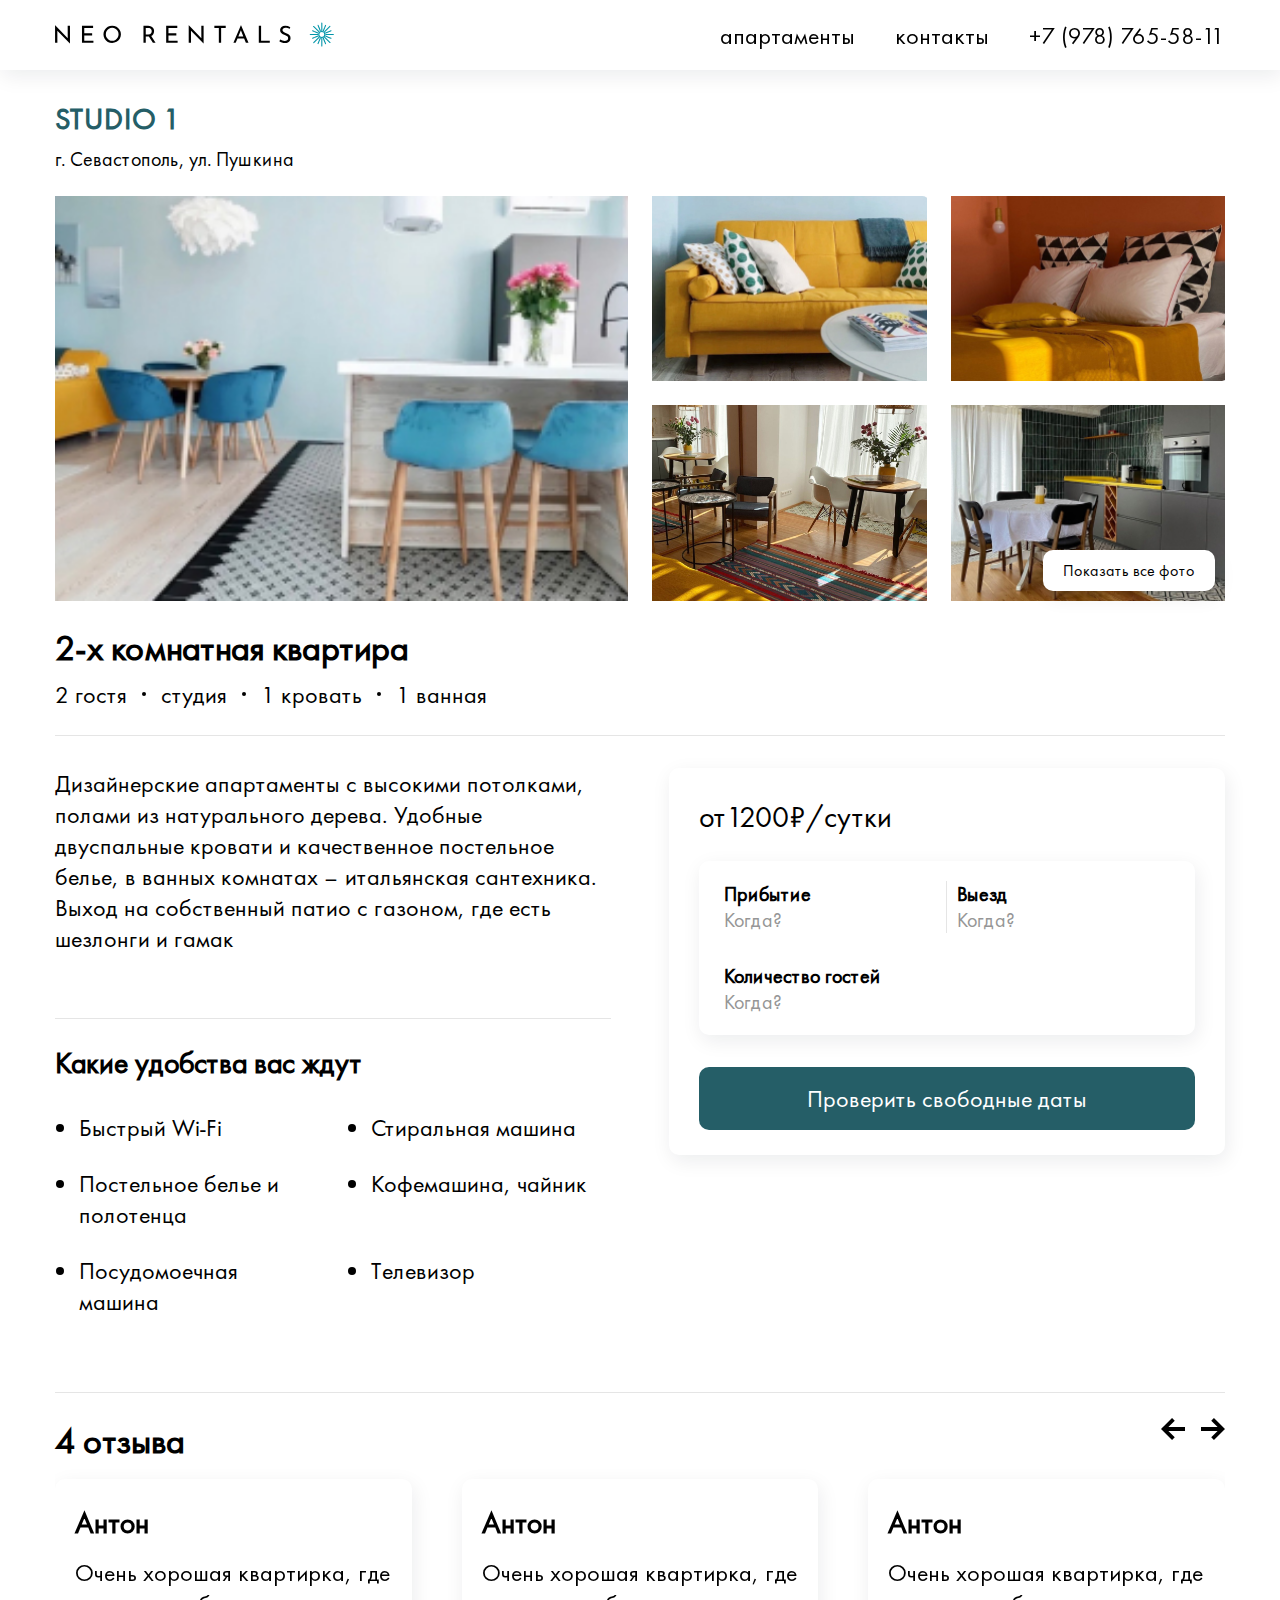
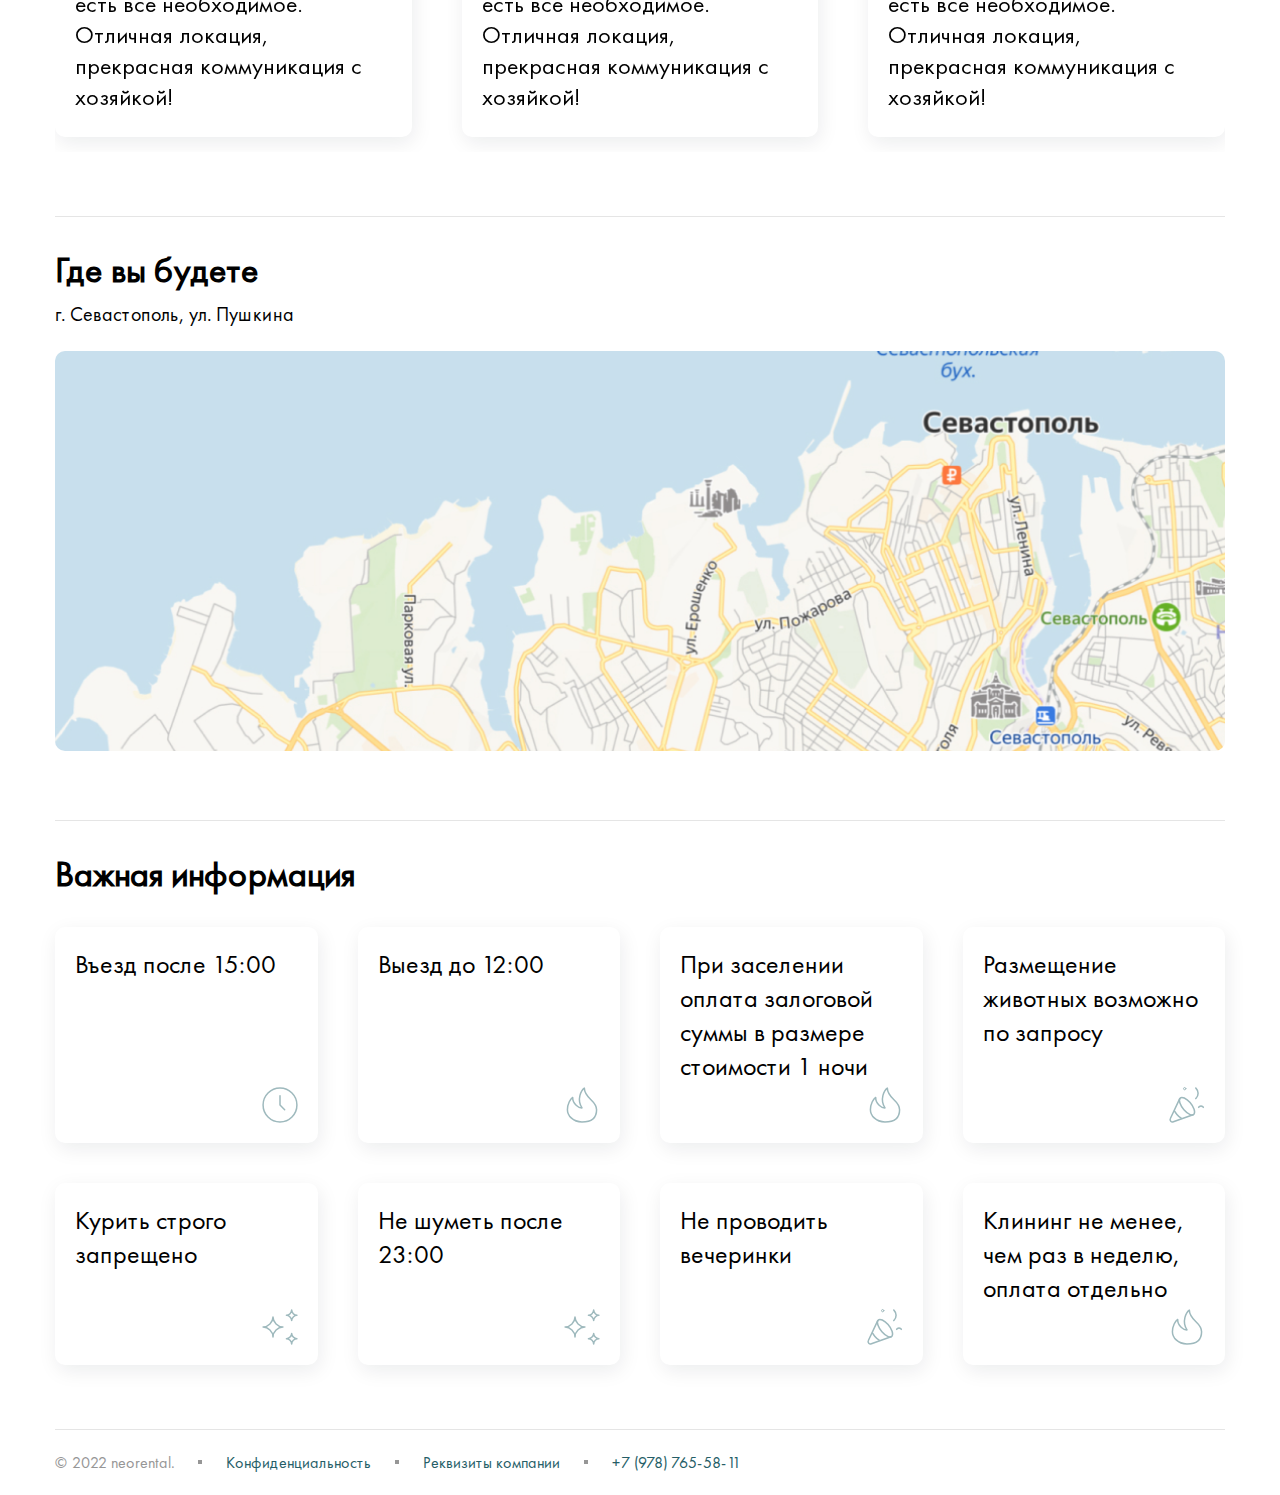
==== info-page.html @ 1ec2795f "initial commit" ====
<!DOCTYPE html>
<html lang="en">
<head>
    <meta charset="UTF-8">
    <meta http-equiv="X-UA-Compatible" content="IE=edge">
    <meta name="viewport" content="width=device-width, initial-scale=1.0">
    <link
        rel="stylesheet"
        href="https://unpkg.com/swiper@8/swiper-bundle.min.css"
    />
    <script defer src="https://unpkg.com/swiper@8/swiper-bundle.min.js"></script>
    <script defer src="./script.js"></script>
    <link rel="stylesheet" href="./styles.css">
    <script defer src="./expander.js"></script>
    <title>Document</title>
</head>
<body>
    <div class="cover"></div>
    <header>
        <div class="container">
            <div class="header__inner">
                <a href="./index.html">
                    <img src="./media/logo.svg" alt="logo">
                </a>
                <nav class="header__navbar large" id="navbar">
                    <ul class="header__navlist">
                        <li class="header__navitem">
                            <a href="#appart">
                                апартаменты 
                            </a>
                        </li>
                        <li class="header__navitem">
                            <a href="#contacts">
                                контакты
                            </a>
                        </li>
                        <li class="header__navitem">
                            <a href="#">
                                +7 (978) 765-58-11
                            </a>
                        </li>
                    </ul>
                </nav>
                <div class="small">
                    <div class="header__toggler toggler" target="navbar">
                        <div class="active">
                            <img src="./media/cross.svg" alt="">
                        </div>
                        <div class="disactive">
                            <i class="line"></i>
                            <i class="line"></i>
                            <i class="line"></i>
                        </div>
                    </div>
                </div>
            </div>
        </div>
    </header>
    <main class="stick">
        <div class="swiper--gallery small" id="appart">
            <a class="back" href="./index.html">
                <img src="media/back.svg"/>
            </a>
            <div class="swiper-wrapper">
                <div class="swiper-slide">
                    <img src="./media/studio1/main (1).jpg" alt="">
                </div>
                <div class="swiper-slide">
                    <img src="./media/studio1/main (2).jpg" alt="">
                </div>
                <div class="swiper-slide">
                    <img src="./media/studio1/main (3).jpg" alt="">
                </div>
                <div class="swiper-slide">
                    <img src="./media/studio1/main (4).jpg" alt="">
                </div>
            </div>
        </div>
        <section class="preview" id="appart">
            <div class="container">
                <h1 class="card__name">
                    Studio 1
                </h1>
                <p class="preview__address">
                    г. Севастополь, ул. Пушкина
                </p>
                <div class="large">
                    <ul class="preview__gallery" id="preview" limited max-items="6">
                        <li><img src="./media/studio1/main (1).jpg" alt=""></li>
                        <li><img src="./media/studio1/main (2).jpg" alt=""></li>
                        <li><img src="./media/studio1/main (3).jpg" alt=""></li>
                        <li><img src="./media/studio1/main (4).jpg" alt=""></li>
                        <li><img src="./media/studio1/main (5).jpg" alt=""></li>
                        <li><img src="./media/studio1/main (5).jpg" alt=""></li>
                        <button class="preview__toggler toggler" target="preview">
                            <div class="disactive">
                                Показать все фото
                            </div>
                            <div class="active">
                                Скрыть фото
                            </div>
                        </button>
                    </ul>
                </div>
                <h2 class="preview__title">2-х комнатная квартира</h2>
                <ul class="card__list">
                    <li>2 гостя</li>
                    <li>студия</li>
                    <li>1 кровать</li>
                    <li>1 ванная</li>
                </ul>
            </div>
        </section>
        <section class="details">
            <div class="container">
                <div class="details__inner">
                    <div class="details__content">
                        <p>
                            Дизайнерские апартаменты с высокими потолками, полами
                            из натурального дерева. Удобные двуспальные кровати
                            и качественное постельное белье, в ванных комнатах – итальянская сантехника. Выход на собственный патио с газоном, где есть шезлонги и гамак
                        </p>
                        <div class="details__features">
                            <h2 class="details__title">
                                Какие удобства вас ждут
                            </h2>
                            <ul class="details__list" limited id="features" max-items="6">
                                <li>Быстрый Wi-Fi</li>
                                <li>Стиральная машина</li>
                                <li>Постельное белье и полотенца</li>
                                <li>Кофемашина, чайник</li>
                                <li>Посудомоечная машина</li>
                                <li>Телевизор</li>
                            </ul>
                            <button class="details__toggler toggler" target="features">
                                <div class="disactive">
                                   Показать все удобства
                                </div>
                                <div class="active">
                                    Скрыть удобства
                                </div>
                            </button>
                        </div>
                    </div>
                        <form class="search__form details__form" action="./orfering.html">
                            <h2 class="search__price">
                                <span class="popup__toggler hidden__toggler small" target="date"></span>
                                <b><span class="large">от</span>1200₽</b>/сутки
                            </h2>
                            <div class="large">
                                <div class="search__fields">
                                    <div class="search__input">
                                        
                                        <div class="search__field popup__toggler" target="date">
                                            <p>
                                                Прибытие
                                            </p>
                                            <input type="hidden" value="17.04.2022">
                                            <p class="search__under">Когда?</p>
                                        </div>
                                    </div>
                                    <div class="search__input">
                                        
                                        <div class="search__field popup__toggler"  target="date">
                                            <p>
                                                Выезд
                                            </p>
                                            <input type="hidden" value="17.04.2022">
                                            <p class="search__under">Когда?</p>
                                        </div>
                                        
                                    </div>
                                    <div class="search__input">
                                        <div class="search__field popup__toggler" target="amount">
                                            <p>
                                                Количество гостей
                                            </p>
                                            <input type="hidden" value="17.04.2022">
                                            <p class="search__under">Когда?</p>
                                        </div>
                                    </div>
                                </div>
                            </div>
                            <div class="popup--large hidden" id="date">
                                    <div class="small">
                                        <div class="popup__closer--border">
                                            <img src="./media/back.svg" alt="">
                                        </div>
                                    </div>
                                    <div class="popup__header">
                                        <div class="popup__info large">
                                            <h3>Выберите даты
                                            </h3>
                                            <p>
                                                Минимальный срок проживания<br> 2 дня
                                            </p>
                                        </div>
                                        <h2 class="popup__head small">
                                            Ваша поездка
                                        </h2>
                                        <div class="popup__recap">
                                                <div class="search__fields">
                                                    <div class="search__input popup__toggler">
                                                        <div class="search__field">
                                                            <p>
                                                                Прибытие
                                                            </p>
                                                            <input type="hidden" value="17.04.2022">
                                                            <p class="search__main">17.04.2022</p>
                                                        </div>
                                                    </div>
                                                    <div class="search__input">
                                                        <div class="search__field">
                                                            <p>
                                                                Выезд
                                                            </p>
                                                            <input type="hidden" value="17.04.2022">
                                                            <p class="search__main">17.04.2022</p>
                                                        </div>
                                                    </div>
                                                    <div class="search__input small">
                                                        
                                                        <div class="search__field">
                                                            <p>
                                                                Количество гостей
                                                            </p>
                                                            <input type="hidden" value="17.04.2022">
                                                            <p class="search__main">17.04.2022</p>
                                                        </div>
                                                        
                                                    </div>
                                            </div>
                                        </div>
                                    </div>
                                    <div class="popup__prices small">
                                        <ul class="prices__list">
                                            <li class="prices__item">
                                                <h4 class="prices__name">
                                                    Размещение
                                                </h4>
                                                <p class="prices__value">
                                                    190 000₽
                                                </p>
                                            </li>
                                            <li class="prices__item">
                                                <h4 class="prices__name">
                                                    Скидка за месяц
                                                </h4>
                                                <p class="prices__value sale">
                                                    -76 000₽
                                                </p>
                                            </li>
                                            <li class="prices__item">
                                                <h4 class="prices__name">
                                                    Итого
                                                </h4>
                                                <p class="prices__value">
                                                    114 000₽
                                                </p>
                                            </li>
                                        </ul>
                                    </div>
                                    <div class="large">
                                        <div class="calendar">
                                            <div class="calendar__month">
                                                <div class="calendar__head">
                                                    <img src="media/Union.svg" alt="" class="calendar__prev">
                                                    март 2020
                                                </div>
                                                <div class="calendar__content">
                                                        <ul class="calendar__week">
                                                            <li>пн</li>
                                                            <li>вт</li>
                                                            <li>ср</li>
                                                            <li>чт</li>
                                                            <li>пт</li>
                                                            <li>сб</li>
                                                            <li>вс</li>
                                                        </ul>
                                                    <ul class="calendar__list">
                                                        <li>1
                                                            <span class="calendar__under">
                                                                6000
                                                            </span>
                                                        </li>
                                                        <li>2
                                                            <span class="calendar__under">
                                                                6000
                                                            </span>
                                                        </li>
                                                        <li>3
                                                            <span class="calendar__under">
                                                                6000
                                                            </span>
                                                        </li>
                                                        <li>4
                                                            <span class="calendar__under">
                                                                6000
                                                            </span>
                                                        </li>
                                                        <li>5
                                                            <span class="calendar__under">
                                                                6000
                                                            </span>
                                                        </li>
                                                        <li>6
                                                            <span class="calendar__under">
                                                                6000
                                                            </span>
                                                        </li>
                                                        <li disabled>7
                                                        </li>
                                                        <li>8
                                                            <span class="calendar__under">
                                                                6000
                                                            </span>
                                                        </li>
                                                        <li>9
                                                            <span class="calendar__under">
                                                                6000
                                                            </span>
                                                        </li>
                                                        <li>10 <span class="calendar__under">
                                                                6000
                                                            </span></li>
                                                        <li>11 <span class="calendar__under">
                                                                6000
                                                            </span></li>
                                                        <li>12 <span class="calendar__under">
                                                                6000
                                                            </span></li>
                                                        <li>13 <span class="calendar__under">
                                                                6000
                                                            </span></li>
                                                        <li>14 <span class="calendar__under">
                                                                6000
                                                            </span></li>
                                                        <li>15 <span class="calendar__under">
                                                                6000
                                                            </span></li>
                                                        <li>16 <span class="calendar__under">
                                                                6000
                                                            </span></li>
                                                        <li>17 <span class="calendar__under">
                                                                6000
                                                            </span></li>
                                                        <li>18 <span class="calendar__under">
                                                                6000
                                                            </span></li>
                                                        <li>19 <span class="calendar__under">
                                                                6000
                                                            </span></li>
                                                        <li>20 <span class="calendar__under">
                                                                6000
                                                            </span></li>
                                                        <li>21 <span class="calendar__under">
                                                                6000
                                                            </span></li>
                                                        <li>22 <span class="calendar__under">
                                                                6000
                                                            </span></li>
                                                        <li>23 <span class="calendar__under">
                                                                6000
                                                            </span></li>
                                                        <li>24 <span class="calendar__under">
                                                                6000
                                                            </span></li>
                                                        <li>25 <span class="calendar__under">
                                                                6000
                                                            </span></li>
                                                        <li>26 <span class="calendar__under">
                                                                6000
                                                            </span></li>
                                                        <li>27 <span class="calendar__under">
                                                                6000
                                                            </span></li>
                                                        <li>28 <span class="calendar__under">
                                                                6000
                                                            </span></li>
                                                        <li>29 <span class="calendar__under">
                                                                6000
                                                            </span></li>
                                                        <li>30 <span class="calendar__under">
                                                                6000
                                                            </span></li>
                                                        <li>31 <span class="calendar__under">
                                                                6000
                                                            </span></li>
                                                    </ul>
                                                </div>
                                            </div>
                                            <div class="calendar__month">
                                                <div class="calendar__head">
                                                    март 2020
                                                    <img src="media/Union-1.svg" alt="" class="calendar__next">
                                                </div>
                                                <div class="calendar__content">
                                                        <ul class="calendar__week">
                                                            <li>пн</li>
                                                            <li>вт</li>
                                                            <li>ср</li>
                                                            <li>чт</li>
                                                            <li>пт</li>
                                                            <li>сб</li>
                                                            <li>вс</li>
                                                        </ul>
                                                    <ul class="calendar__list">
                                                        <li>1
                                                            <span class="calendar__under">
                                                                6000
                                                            </span>
                                                        </li>
                                                        <li>2
                                                            <span class="calendar__under">
                                                                6000
                                                            </span>
                                                        </li>
                                                        <li>3
                                                            <span class="calendar__under">
                                                                6000
                                                            </span>
                                                        </li>
                                                        <li>4
                                                            <span class="calendar__under">
                                                                6000
                                                            </span>
                                                        </li>
                                                        <li>5
                                                            <span class="calendar__under">
                                                                6000
                                                            </span>
                                                        </li>
                                                        <li>6
                                                            <span class="calendar__under">
                                                                6000
                                                            </span>
                                                        </li>
                                                        <li>7
                                                            <span class="calendar__under">
                                                                6000
                                                            </span>
                                                        </li>
                                                        <li>8
                                                            <span class="calendar__under">
                                                                6000
                                                            </span>
                                                        </li>
                                                        <li>9
                                                            <span class="calendar__under">
                                                                6000
                                                            </span>
                                                        </li>
                                                        <li>10 <span class="calendar__under">
                                                                6000
                                                            </span></li>
                                                        <li>11 <span class="calendar__under">
                                                                6000
                                                            </span></li>
                                                        <li>12 <span class="calendar__under">
                                                                6000
                                                            </span></li>
                                                        <li>13 <span class="calendar__under">
                                                                6000
                                                            </span></li>
                                                        <li>14 <span class="calendar__under">
                                                                6000
                                                            </span></li>
                                                        <li>15 <span class="calendar__under">
                                                                6000
                                                            </span></li>
                                                        <li>16 <span class="calendar__under">
                                                                6000
                                                            </span></li>
                                                        <li class="selected">17 <span class="calendar__under">
                                                                6000
                                                            </span></li>
                                                        <li>18 <span class="calendar__under">
                                                                6000
                                                            </span></li>
                                                        <li class="begin">19 <span class="calendar__under">
                                                                6000
                                                            </span></li>
                                                        <li class="between">20 <span class="calendar__under">
                                                                6000
                                                            </span></li>
                                                        <li class="between">21 <span class="calendar__under">
                                                                6000
                                                            </span></li>
                                                        <li class="end">22 <span class="calendar__under">
                                                                6000
                                                            </span></li>
                                                        <li>23 <span class="calendar__under">
                                                                6000
                                                            </span></li>
                                                        <li>24 <span class="calendar__under">
                                                                6000
                                                            </span></li>
                                                        <li>25 <span class="calendar__under">
                                                                6000
                                                            </span></li>
                                                        <li>26 <span class="calendar__under">
                                                                6000
                                                            </span></li>
                                                        <li>27 <span class="calendar__under">
                                                                6000
                                                            </span></li>
                                                        <li>28 <span class="calendar__under">
                                                                6000
                                                            </span></li>
                                                        <li>29 <span class="calendar__under">
                                                                6000
                                                            </span></li>
                                                        <li>30 <span class="calendar__under">
                                                                6000
                                                            </span></li>
                                                        <li>31 <span class="calendar__under">
                                                                6000
                                                            </span></li>
                                                    </ul>
                                                </div>
                                            </div>
                                        </div>
                                    </div>
                                    <div class="popup__buyer small">
                                        <button class="details__button">
                                            Забронировать
                                        </button>
                                    </div>
                            </div>
                            <div class="popup hidden" id="amount">
                                <img src="./media/back.svg" alt="" class="popup__closer small">
                                
                                <h2 class="popup__head">
                                    Какие даты вам нужны?
                                    <span class="title__under">
                                        Гибкие даты
                                    </span>
                                </h2>
                                <div class="amount__container">
                                    <div class="amount__field">
                                        <div class="amount__category">
                                            <h3 class="category__main">Взрослые</h3>
                                            <p class="category__under">
                                                От 13 лет
                                            </p>
                                        </div>
                                        <div class="amount__counter">
                                            <span class="amount__changer">
                                                <i>-</i>
                                            </span>
                                            <input type="text" readonly value="1">
                                            <span class="amount__changer">
                                                <i>+</i>
                                            </span>
                                        </div>
                                    </div>
                                    <div class="amount__field">
                                        <div class="amount__category">
                                            <h3 class="category__main">Взрослые</h3>
                                            <p class="category__under">
                                                От 13 лет
                                            </p>
                                        </div>
                                        <div class="amount__counter">
                                            <span class="amount__changer">
                                                <i>-</i>
                                            </span>
                                            <input type="text" readonly value="1">
                                            <span class="amount__changer">
                                                <i>+</i>
                                            </span>
                                        </div>
                                    </div>
                                    <div class="amount__field">
                                        <div class="amount__category">
                                            <h3 class="category__main">Взрослые</h3>
                                            <p class="category__under">
                                                От 13 лет
                                            </p>
                                        </div>
                                        <div class="amount__counter">
                                            <span class="amount__changer disabled">
                                                <i>-</i>
                                            </span>
                                            <input type="text" readonly value="1">
                                            <span class="amount__changer">
                                                <i>+</i>
                                            </span>
                                        </div>
                                    </div>
                                </div>
                                <div class="small">
                                    <div class="popup__controll">
                                        <a href="#">
                                            Пропустить
                                        </a>
                                        <button>
                                            Далее
                                        </button>
                                    </div>
                                </div>
                            </div>
                            <button type="submit" class="details__button">
                                Проверить свободные даты
                            </button>
                        </form>
                </div>
            </div>
        </section>
        <section class="comments">
            <div class="container">
                <div class="comments__inner">
                    <div class="comments__header">
                        <h2 class="comments__count">
                            4 отзыва
                        </h2>
                        <div class="large">
                            <div class="comments__navigation">
                                <img src="./media/Union.svg" alt="" class="comments__left">
                                <img src="./media/Union-1.svg" alt="" class="comments__right">
                            </div>
                        </div>
                    </div>
                    <div class="swiper--nav">
                        <div class="swiper-wrapper">
                            <div class="swiper-slide">
                                <div class="comment__container">
                                    <h3 class="comment_author">
                                        Антон
                                    </h3>
                                    <p class="comment_body">
                                        Очень хорошая квартирка, где есть все необходимое. Отличная локация, прекрасная коммуникация с хозяйкой!
                                    </p>
                                </div>
                            </div>
                            <div class="swiper-slide">
                                <div class="comment__container">
                                    <h3 class="comment_author">
                                        Антон
                                    </h3>
                                    <p class="comment_body">
                                        Очень хорошая квартирка, где есть все необходимое. Отличная локация, прекрасная коммуникация с хозяйкой!
                                    </p>
                                </div>
                            </div>
                            <div class="swiper-slide">
                                <div class="comment__container">
                                    <h3 class="comment_author">
                                        Антон
                                    </h3>
                                    <p class="comment_body">
                                        Очень хорошая квартирка, где есть все необходимое. Отличная локация, прекрасная коммуникация с хозяйкой!
                                    </p>
                                </div>
                            </div>
                            <div class="swiper-slide">
                                <div class="comment__container">
                                    <h3 class="comment_author">
                                        Антон
                                    </h3>
                                    <p class="comment_body">
                                        Очень хорошая квартирка, где есть все необходимое. Отличная локация, прекрасная коммуникация с хозяйкой!
                                    </p>
                                </div>
                            </div>
                        </div>
                    </div>
                </div>
            </div>
        </section>
        <section class="location">
            <div class="container">
                <div class="location__inner">
                    <h2 class="location__title">
                        Где вы будете
                    </h2>
                    <p class="preview__address">
                        г. Севастополь, ул. Пушкина
                    </p>
                    <img src="./media//studio1/cart.jpg" alt="location">
                </div>
            </div>
        </section>
        <section class="additional">
            <div class="container">
                <div class="additional__inner">
                    <h2 class="additional__title">
                        Важная информация
                    </h2>
                    <div class="swiper small">
                        <div class="swiper-wrapper">
                            <div class="swiper-slide rules__item">
                                    <p>
                                        Въезд после 15:00
                                    </p>
                                    <img src="./media/clock.svg" alt="">
                
                            </div>
                            <div class="swiper-slide rules__item">
    
                                    <p>
                                        Выезд до 12:00
                                    </p>
                                    <img src="./media/clock.svg" alt="">
                    
                            </div>
                            <div class="swiper-slide rules__item">
    
                                    <p>
                                        При заселении оплата залоговой суммы в размере стоимости 1 ночи
                                    </p>
                                    <img src="./media/clock.svg" alt="">
              
                            </div>
                            <div class="swiper-slide rules__item">
    
                                    <p>
                                        Размещение животных возможно по запросу
                                    </p>
                                    <img src="./media/clock.svg" alt="">
          
                            </div>
                            <div class="swiper-slide rules__item">
        
                                    <p>
                                        Курить строго запрещено
                                    </p>
                                    <img src="./media/clock.svg" alt="">
           
                            </div>
                            <div class="swiper-slide rules__item">
                                    <p>
                                        Не шуметь после 23:00
                                    </p>
                                    <img src="./media/clock.svg" alt="">
                            </div>
                            <div class="swiper-slide rules__item">
    
                                    <p>
                                        Не проводить вечеринки
                                    </p>
                                    <img src="./media/clock.svg" alt="">
    
                            </div>
                            <div class="swiper-slide rules__item">
                              
                                    <p>
                                        Клининг не менее, чем раз в неделю, оплата отдельно
                                    </p>
                                    <img src="./media/clock.svg" alt="">
                            </div>
                        </div>
                    </div>
                    <div class="large">
                        <div class="rules__inner">
                            <div class="rules__item">
                                <p>
                                    Въезд после 15:00
                                </p>
                                <img src="./media/clock.svg" alt="">
                            </div>
                            <div class="rules__item">
                                <p>
                                    Выезд до 12:00
                                </p>
                                <img src="./media/fire.svg" alt="">
                            </div>
                            <div class="rules__item">
                                <p>
                                    При заселении оплата залоговой суммы в размере стоимости 1 ночи
                                </p>
                                <img src="./media/fire.svg" alt="">
                            </div>
                            <div class="rules__item">
                                <p>
                                    Размещение животных возможно по запросу
                                </p>
                                <img src="./media/party.svg" alt="">
                            </div>
                            <div class="rules__item">
                                <p>
                                    Курить строго запрещено
                                </p>
                                <img src="./media/sparkles-2.svg" alt="">
                            </div>
                            <div class="rules__item">
                                <p>
                                    Не шуметь после 23:00
                                </p>
                                <img src="./media/sparkles-2.svg" alt="">
                            </div>
                            <div class="rules__item">
                                <p>
                                    Не проводить вечеринки
                                </p>
                                <img src="./media/party.svg" alt="">
                            </div>
                            <div class="rules__item">
                                <p>
                                    Клининг не менее, чем раз в неделю, оплата отдельно
                                </p>
                                <img src="./media/fire.svg" alt="">
                            </div>
                        </div>
                    </div>
                </div>
            </div>
        </section>
        <footer>
            <div class="footer__underline">
                <div class="container">
                    <ul class="footer__info">
                        <li>
                            © 2022 neorental.
                        </li>
                        <li>
                            <a href="#">
                                Конфиденциальность
                            </a>
                        </li>
                        <li>
                            <a href="#">Реквизиты компании</a>
                            
                        </li>
                        <li><a href="#">+7 (978) 765-58-11</a>
                        </li>
                    </ul>
                </div>
            </div>
        </footer>
    </main>
</body>
</html>
---- styles.css ----
:root {
    --size-index: min(calc(1vw + 1vh), 20px);
    --background: #FFF;
    --disactive:#F6F6F6;
    --background-dark: #EBEBEB;
    --text-secondary: #969696;
    --font-main: #000;
    --paper: #FFF;
    --border: #E5E5E5;
    --secondary: #255E67;
    --other: #505050;
    --sale: #245E67;
    --description: #3C3C3C;
    --lightblue: #A4BABE;
    --marked:rgba(37, 94, 103, 0.07);
    --gray: #717171;
    --empty: #9EB9BD;
    --border-light:#F2F2F2; 
}

@font-face {
    font-family: 'Futura PT Book';
    src: url('./fonts/FuturaPT-Book.eot');
    src: url('FuturaPT-Book.eot?#iefix') format('embedded-opentype'),
    url('./fonts/FuturaPT-Book.woff') format('woff'),
    url('./fonts/FuturaPT-Book.ttf') format('truetype');
    font-weight: lighter;
    font-style: normal;
}

* {
    margin: 0;
    padding: 0;
    border: 0;
    box-sizing: border-box;
    font-family: 'Futura PT Book';
    font-size: calc(0.8 * var(--size-index));
    object-fit: cover;
}

body {
    background-color: var(--paper);
    min-height: 100vh;
    display: flex;
    flex-direction: column;
}

header {
    background-color: var(--background);
    box-shadow: 2px 6px 20px rgba(12, 27, 41, 0.08);
    position: fixed;
    top: 0;
    left: 0;
    width: 100%;
    z-index: 5;
}

footer {
    margin-top: auto;
}

main {
    margin-top: 100px;
}

h2 {
    font-size: calc(2 * var(--size-index));
}

h3 {
    font-size: calc(1.5 * var(--size-index));
}

a {
    text-decoration: none;
    color: var(--secondary);
}

input:focus {
    outline: none;
}

.swiper-slide.rules__item {
    height: unset;
}

.cover {
    position: fixed;
    top: 0;
    height: 0;
    z-index: 4;
    background-color: var(--font-main);
    opacity: 0.6;
    height: 100vh;
    width: 100vw;
    display: none;
}

.container, .container--adapt {
    width: 100%;
    max-width: 1200px;
    padding: 0 15px;
    margin: 0 auto;
}

.header__inner {
    padding: 10px 0;
    min-height: 70px;
    display: flex;
    align-items: center;
    justify-content: space-between;
}

.header__toggler{
    width: calc(3 * var(--size-index));
    height: calc(1.5 * var(--size-index));
}

.header__toggler .disactive {
    height: 100%;
    flex-direction: column;
    justify-content: space-between;
}

.header__toggler img {
    width: calc(1.5 * var(--size-index));
    height: calc(1.5 * var(--size-index));
}

.toggler {
    cursor: pointer;
}

.toggler.active .active, .toggler .disactive{
    display: flex;
}

.toggler.active .disactive, .toggler .active{
    display: none;
}

.line {
    display: block;
    height: 5px;
    width: 100%;
    background-color: var(--font-main);
}

.header__inner img {
    width: calc(14 * var(--size-index));
}

.header__inner a {
    transform: translate(0, 2px);
}

.header__navlist {
    list-style: none;
    display: grid;
    grid-template-columns: repeat(3, fit-content(1px));
    gap: calc(2 * var(--size-index));
}

.header__navitem {
    cursor: pointer;
    width: max-content;
}

.header__navitem a {
    text-decoration: none;
    font-size: calc(1.2 * var(--size-index));
    color: var(--font-main);
}

.search__title {
    font-weight: lighter;
    margin: 32px 0 24px;
    text-align: center;
    font-size: calc(2.5 * var(--size-index));
    font-style: italic;
    text-transform: uppercase;
}

.search__form {
    position: relative;
    display: flex;
    margin: 0 auto;
    width: calc(35 * var(--size-index));
    border-radius: calc(0.5 * var(--size-index));
    box-shadow: 2px 6px 20px rgba(12, 27, 41, 0.08);
}

.search__empty {
    font-size: calc(1.8 * var(--size-index));
    color: var(--empty);
    text-align: center;
    max-width: 75%;
    margin: 32px auto 0;
}

.search__field {
    position: relative;
    padding: 0 10px;
    width: 100%;
}

.search__field input {
    width: 100%;
}

.search__fields {
    background-color: var(--disactive);
    width: 100%;
    display: grid;
    grid-template-columns: 4fr 4fr 5fr;
}

.search__input:nth-child(-n+2) .search__field{
    border-right: 1px solid var(--border)
}

.search__input  {
    padding: 15px 0;
    border-radius: calc(0.5 * var(--size-index));
}

.search__input.active {
    background-color: var(--background);
    box-shadow: 2px 6px 15px rgba(12, 27, 41, 0.1);
}

.search__input.active .search__field {
    border: 0;
}

.search__input .search__under {
    font-size: calc(1 * var(--size-index));
    color: var(--text-secondary);
    font-weight: lighter;
    width: 100%;
}

.search__input p {
    font-weight: bold;
    font-size: calc(1 * var(--size-index));
}

.search__input:last-child {
    display: flex;
    position: relative;
    justify-content: space-between;
    align-items: center;
}

.search__form button {
    position: absolute;
    top:50%;
    right: 10px;
    transform: translate(0, -50%);
    background-color: var(--secondary);
    width: calc(2.5 * var(--size-index));
    height: calc(2.5 * var(--size-index));
    display: flex;
    justify-content: center;
    align-items: center;
    border-radius: calc(0.5 * var(--size-index));
    cursor: pointer;
}

.card {
    border-radius: calc(0.5 * var(--size-index));
    overflow: hidden;
    box-shadow: 2px 6px 20px rgba(12, 27, 41, 0.08);
}

.card img {
    width: 100%;
    height: calc(12 * var(--size-index));
}

.card__desriprtion {
    padding: 16px 14px;
    display: flex;
    flex-direction: column;
    min-height: calc(9 * var(--size-index));
}

.card__name {
    color: var(--secondary);
    text-transform: uppercase;
    font-size: calc(1.5 * var(--size-index));
}

.card__list {
    list-style: none;
    display: flex;
    flex-wrap: wrap;
    margin: 5px 0;
}

.card__list li {
    color: var(--text-secondary);
    margin-right: 5px;
    display: flex;
    align-items: center;
}

.card__list li:last-child {
    margin-right: 0;
}

.card__list li:last-child::after {
    display: none;
}

.card__list li::after {
    content: "";
    margin-left: 5px;
    display: inline-block;
    border-radius: 100%;
    height: calc(0.2 * var(--size-index));
    width: calc(0.2 * var(--size-index));
    background-color: var(--text-secondary);
}

.card__price {
    font-size: calc(1.2 * var(--size-index));
    margin-top: auto;
}

.card__price b {
    font-size: calc(1.2 * var(--size-index));
}

.swiper {
    width: 100%;
    margin: 30px 0;
}

.swiper-wrapper {
    padding: 15px 0;
}

.about {
    margin: 100px 0;
}

.about__title {
    font-size: calc(2 * var(--size-index));
    font-weight: lighter;
    padding-bottom: 20px;
}

.about__inner {
    display: grid;
    grid-template-columns: repeat(2, 1fr);
    gap: 5%;
}

.about__description {
    margin-top: 44px;
    font-weight: lighter;
    font-size: calc(1.2 * var(--size-index));
}

.about__description br {
    display: block;
    height: 40px;
}

.about-gallery {
    position: relative;
    padding: 5% 10% 5% 20%;
}

.about__image--top {
    z-index: 2;
    position: absolute;
    top: 0;
    right: 0;
    width: 40%;
}

.about__image--main {
    border-radius: calc(20 * var(--size-index)) calc(20 * var(--size-index)) 0 0;
    width: 100%;
    height: 100%;
}

.about__image--bottom {
    width: 60%;
    z-index: 2;
    border-radius: 0 100% 0 0;
    position: absolute;
    bottom: 0;
    left: 0;
}

.rules {
    margin-bottom: 150px;
}

.rules__title {
    text-align: center;
    font-weight: lighter;
}

.rules__inner {
    margin-top: 85px;
    display: grid;
    grid-template-columns: repeat(4, 1fr);
    gap: calc(2 * var(--size-index));
}

.rules__item {
    position: relative;
    padding: 20px 20px 60px;
    box-shadow: 2px 6px 20px rgba(12, 27, 41, 0.08);
    border-radius: calc(0.5 * var(--size-index));
}

.rules__item img {
    position: absolute;
    bottom: 10px;
    right: 10px;
}

.rules__item p {
    font-size: calc(1.3 * var(--size-index)); 
}

.footer__main {
    padding: 80px 0;
    background-image: url("./media/footer-bg.jpg");
    background-size: cover;
    background-repeat: no-repeat;
    background-position: right;
    min-height: calc(30 * var(--size-index));
}

.contact {
    background-color: var(--background);
    border-radius: calc(0.5 * var(--size-index));
    padding: 25px 45px;
    width: 50%;
}

.contact__description {
    margin: 25px 0;
}

.contact__description p, .contact__subtitle {
    font-size: calc(1.2 * var(--size-index));
}

.contact__subtitle {
    margin-bottom: 15px;
    font-weight: lighter;
}

.contact__list {
    list-style: none;
    display: grid;
    grid-template-columns: repeat(4, fit-content(1px));
    gap: calc(0.8 * var(--size-index));
    width: fit-content;
}

.footer__underline {
    margin: 22px 0;
}

.footer__info {
    display: flex;
    list-style: none;
}

.footer__info li {
    margin-right: calc(1.2 * var(--size-index));
    color: var(--text-secondary);
    display: flex;
    align-items: center;
}

.footer__info li::after {
    content: "";
    display: inline-block;
    height: calc(0.2 * var(--size-index));
    width: calc(0.2 * var(--size-index));
    background-color: var(--text-secondary);
    margin-left: calc(1.2 * var(--size-index));
}

.footer__info li:last-child::after {
    display: none;
}

.preview__address {
    font-size: calc(1 * var(--size-index));
    margin: 8px 0 24px;
}

.preview__gallery {
    position: relative;
    display: grid;
    grid-template-columns: repeat(4, 1fr);
    gap: calc(1.2 * var(--size-index));
    list-style: none;
}

.preview__gallery[limited] li:nth-child(n + 6) {
    display: none;
}

.preview__gallery li:first-child {
    grid-row: 1/3;
    grid-column: 1/3;
}

.preview__gallery img{
    width: 100%;
    height: 100%;
}

.preview__title {
    margin: 24px 0 8px;
    font-size: calc(1.8 * var(--size-index));
}

.preview .card__list li {
    color: var(--font-main);
    font-size: calc(1.2 * var(--size-index));
    margin-right: 15px;
}

.preview__toggler {
    position: absolute;
    bottom: 10px;
    right: 10px;
    padding: 10px 20px;
    background-color: var(--background);
    border-radius: calc(0.5 * var(--size-index));
    box-shadow: 2px 6px 20px rgba(12, 27, 41, 0.08);
}

.preview .card__list li::after {
    margin-left: 15px;
    background-color: var(--font-main);
}

.details__inner {
    display: grid;
    grid-template-columns: repeat(2, 1fr);
    gap: 5%;
    padding: 32px 0 80px;
    margin: 25px 0;
    border-top: 1px solid var(--border);
    border-bottom: 1px solid var(--border);
}

.details__content p {
    font-size: calc(1.2 * var(--size-index));
    padding-bottom: 64px;
    border-bottom: 1px solid var(--border);
}

.details__features {
    margin-top: 25px;
}

.details__title {
    font-size: calc(1.5 * var(--size-index));
}

.details__list {
    margin-top: 30px;
    display: grid;
    grid-template-columns: repeat(2, 1fr);
    gap: 5%;
}

.details__list li {
    margin-left: 1em;
    margin-bottom: 15px;
    font-size: calc(1.2 * var(--size-index));
}

.details__toggler {
    margin-top: 25px;
    padding: 16px 32px;
    display: flex;
    justify-content: center;
    background-color: var(--background);
    box-shadow: 2px 6px 20px rgba(12, 27, 41, 0.08);
    border-radius: calc(0.5 * var(--size-index));
}

.details__toggler * {
    font-size: calc(1 * var(--size-index));
}

.details__form .search__fields{
    width: 100%;
    background-color: var(--background);
    margin-top: 25px;
    grid-template-columns: repeat(2, 1fr);
    border-radius: calc(0.5 * var(--size-index));
    padding: 5px 15px;
    box-shadow: 2px 6px 20px rgba(12, 27, 41, 0.08);
}

.details__form .search__input:nth-child(2n) .search__field{
    border: 0;
}

.details__form {
    flex-direction: column;
    height: fit-content;
    width: 100%;
    padding: 30px;
    padding-bottom: 25px;
}

.details__form button {
    position: static;
    margin-top: 32px;
    width: 100%;
    height: unset;
    padding: 16px;
    transform: unset;
    color: var(--background);
    font-size: calc(1.2 * var(--size-index));
}

.search__price  {
    font-weight: lighter;
    position: relative;
}

.hidden__toggler {
    position: absolute;
    display: block;
    top:0;
    left: 0;
    width: 100%;
    height: 100%;
    cursor: pointer;
    z-index: 1;
}

.search__price, .search__price * {
    font-size: calc(1.5 * var(--size-index));
}

.search__price b {
    display: inline-flex;
    flex-wrap: wrap;
}

.swiper--nav {
    width: 100%;
    overflow: hidden;
}

.swiper--gallery {
    position: relative;
}

.back {
    position: absolute;
    width: calc(3 * var(--size-index));
    height: calc(3 * var(--size-index));
    border-radius: 100%;
    background-color: var(--background);
    display: flex;
    align-items: center;
    justify-content: center;
    cursor: pointer;
    z-index: 2;
    top: 15px;
    left: 15px;
}

.swiper--gallery .back img {
    width: calc(1.5 * var(--size-index));
    height: calc(1.5 * var(--size-index));
}

.comments__inner {
    padding-bottom: 64px;
    border-bottom: 1px solid var(--border);
}

.comments__header {
    display: flex;
    justify-content: space-between;
}

.comments__count, .location__title, .additional__title {
    font-size: calc(1.8 * var(--size-index));
}

.comments__navigation {
    display: grid;
    align-items: center;
    grid-template-columns: repeat(2, 1fr);
    gap: calc(0.8 * var(--size-index));
}

.comments__navigation img {
    width: 100%;
    cursor: pointer;
}

.comment__container {
    padding: 25px 20px;
    box-shadow: 2px 6px 20px rgba(12, 27, 41, 0.08);
    border-radius: calc(0.5 * var(--size-index));
}

.comment_author {
    margin-bottom: 15px;
    font-size: calc(1.5 * var(--size-index));
}

.comment_body {
    font-size: calc(1.2 * var(--size-index));
}

.location__inner, .additional__inner {
    margin-top: 30px;
    padding-bottom: 64px;
    border-bottom: 1px solid var(--border);
}

.location__inner img {
    width: 100%;
    height: calc(20 * var(--size-index));
    object-position: top right;
    border-radius: calc(0.5 * var(--size-index));
}

.additional .rules__inner {
    margin-top: 30px;
}

.ordering__head {
    font-weight: lighter;
}


.ordering__head img{
    width: calc(1.2 * var(--size-index));
    height: calc(1.2 * var(--size-index));
    margin-right: 30px;
}

.ordering__inner {
    display: grid;
    grid-template-columns: repeat(2, 1fr);
    gap: calc(1.5 * var(--size-index));
    margin-top: 32px;
}

.ordering__section {
    margin-top: 32px;
    padding-bottom: 64px;
    border-bottom: 1px solid var(--border);
}

.ordering__section:last-child {
    padding-bottom: 0;
}

.ordering__section:last-child {
    border: 0;
}

.ordering__details {
    margin-top: 24px;
    display: flex;
    justify-content: space-between;
    align-items: center;
}

.ordering__value * {
    font-size: calc(1.2 * var(--size-index));
}

.ordering__under {
    font-size: calc(0.8 * var(--size-index));
    color: var(--text-secondary);
}

.ordering__editor {
    color: var(--font-main);
    font-size: calc(1.2 * var(--size-index));
    text-decoration: underline;
}

.person__data {
    padding: 8px 0;
    margin-top: 32px;
    box-shadow: 2px 6px 20px rgba(12, 27, 41, 0.08);
    border-radius: calc(0.5 * var(--size-index));
}

.ordering__field, .ordering__field--radio {
    padding: 16px 24px;
    border-bottom: 1px solid var(--border);
}

.ordering__field:last-child, .ordering__field--radio:last-child {
    border: 0;
}

.field__upper {
    font-size: calc(1 * var(--size-index));
    font-weight: bold;
    color: var(--text-secondary);
    margin-bottom: 5px;
}

.ordering__field input, .field__main {
    font-size: calc(1.1 * var(--size-index));
    font-weight: bold;
}

.ordering__field--radio {
    display: flex;
    justify-content: space-between;
    align-items: center;
}

.ordering__radio {
    cursor: pointer;
    user-select: none;
    position: relative;
}

.ordering__radio input{
    visibility: hidden;
    position: absolute;
}

.ordering__mark {
    display: flex;
    width: calc(1 * var(--size-index));
    height: calc(1 * var(--size-index));
    border-radius: 100%;
    justify-content: center;
    align-items: center;
    border: 1px solid var(--secondary);
}

.ordering__radio input:checked + .ordering__mark {
    background-color: var(--secondary);
}

.ordering__radio input:checked + .ordering__mark::after {
    content: "";
    display: block;
    width: 40%;
    height: 40%;
    border-radius: 100%;
    background-color: var(--background);
}

.ordering__aside {
    box-shadow: 2px 6px 20px rgba(12, 27, 41, 0.08);
    padding: 30px;
    border-radius: calc(0.5 * var(--size-index));
    height: fit-content;
}

.ordering__gallery img {
    border-radius: calc(0.5 * var(--size-index));
    width: calc(10 * var(--size-index));
    height: calc(7.7 * var(--size-index));
}

.ordering__gallery {
    display: flex;
    padding-bottom: 24px;
    border-bottom: 1px solid var(--border);
}

.item__description {
    font-size: calc(1 * var(--size-index));
}

.item__name {
    font-weight: lighter;
    font-size: calc(1.5 * var(--size-index));
}

.item {
    margin-left: 15px;
}

.prices {
    margin-top: 16px;
}

.prices__list {
    list-style: none;
    margin-top: 24px;
}

.prices__item {
    display: flex;
    margin-top: 15px;
    justify-content: space-between;
}

.prices__name {
    text-decoration: underline;
    font-size: calc(1.2 * var(--size-index));
    color: var(--other);
    font-weight: lighter;
}

.prices__value {
    font-size: calc(1.2 * var(--size-index));
    color: var(--other);
}

.sale {
    color: var(--sale);
    font-weight: bold;
}

.prices__item:last-child .prices__name, .prices__item:last-child *{
    color: var(--font-main);
    text-decoration: none;
    font-weight: bold;
}

.ordering__buyer {
    cursor: pointer;
    margin: 16px 0 100px;
    grid-column: 1/3;
    padding: 18px;
    border-radius: calc(0.5 * var(--size-index));
    background-color: var(--secondary);
    font-size: calc(1.2 * var(--size-index));
    text-align: center;
    color: var(--background);
}

.success__data {
    margin-top: 64px;
}

.success__details, .success__details--adapt {
    margin-top: 24px;
    display: grid;
    grid-template-columns: repeat(2, 1fr);
    gap: calc(1.2 * var(--size-index));
}

.record__title {
    font-size: calc(1 * var(--size-index));
}

.record__description {
    margin-top: 5px;
    color: var(--description);
}

.contacts {
    margin-top: 96px;
}

.payment {
    margin: 12px 0 0px;
}

.payment .container, .contacts .container, .success__header .container {
    margin-top: 16px;
    padding-bottom: 64px;
    border-bottom: 1px solid var(--border-light);
}

.payment__data {
    font-size: calc(1 * var(--size-index));
    margin-top: 24px;
}

.failure {
    margin-top: auto;
}


.failure__title {
    font-weight: lighter;
    margin: 0 auto;
    width: 60%;
    text-align: center;
}

.failure__button {
    display: block;
    min-width: 45%;
    width: max-content;
    padding: 16px;
    margin: 64px auto;
    font-size: calc(1.2 * var(--size-index));
    color: var(--background);
    border-radius: calc(0.5 * var(--size-index));
    text-align: center;
    background: var(--sale);
}

.calendar {
    display: grid;
    grid-template-columns: repeat(2, 1fr);
    gap: calc(3 * var(--size-index))
}

.calendar__head {
    position: relative;
    display: flex;
    justify-content: center;
    margin-bottom: 32px;
    font-size: calc(1.2 * var(--size-index));
}

.calendar__head img {
    height: calc(1 * var(--size-index));
    width: calc(1 * var(--size-index));
}

.calendar__prev, .calendar__next {
    position: absolute;
    top: 50%;
    transform: translate(0, -50%);
    left: 0;
    cursor: pointer;
}

.calendar__next {
    left: unset;
    right: 0;
}

.calendar__week, .calendar__list, .calendar__week--underlined {
    list-style: none;
    display: grid;
    justify-items: center;
    z-index: 2;
    grid-template-columns: repeat(7, 1fr);
}

.calendar__week--underlined {
    padding-bottom: 8px;
    border-bottom: 1px solid var(--border);
}

.calendar__month {
    width: 100%;
}

.calendar__list {
    margin-top: 12px;
}

.calendar__week li, .calendar__week--underlined li {
    color: var(--lightblue);
    font-size: calc(1.2 * var(--size-index));
}

.calendar__list li {
    text-align: center;
    padding: 5px 0;
    line-height: 80%;
    cursor: pointer;
    font-size: calc(1.2 * var(--size-index));
    height: calc(2.3 * var(--size-index));
    width: 100%;
}

.calendar__list li.selected {
    background-color: var(--secondary);
    border-radius: 100%;
    color: var(--background);
}

.calendar__list li.begin {
    background-color: var(--secondary);
    color: var(--background);
    border-radius: 100% 0 0 100%;
}

.calendar__list li.end {
    background-color: var(--secondary);
    color: var(--background);
    border-radius: 0 100% 100% 0;
}

.calendar__list li.selected *, .calendar__list li.begin *, .calendar__list li.end * {
    color: var(--background);
}

.calendar__list li.between {
    background-color: var(--marked);
}

.calendar__list li[disabled] {
    color: var(--text-secondary);
    text-decoration: line-through;
    cursor: not-allowed;
}

.calendar__under {
    display: block;
    color: var(--secondary);
    font-size: calc(0.6 * var(--size-index));
    line-height: 150%;
}

.popup, .popup--right, .popup--large {
    background-color: var(--background);
    position: absolute;
    top: 0;
    z-index: 3;
    transform: translate(0, 80px);
    left: 0;
    width: 100%;
    box-shadow: 2px 6px 20px rgba(12, 27, 41, 0.08);
    padding: 32px 32px 16px;
    border-radius: calc(0.5 * var(--size-index));
}

.popup--right {
    width: 50%;
    right: 0;
    left: unset;
}

.popup--large {
    right: 0;
    left: unset;
    width: calc(40 * var(--size-index));
}

.popup__recap {
    width: 60%;
}

.popup__switcher {
    width: fit-content;
    margin: 0 auto 32px;
    display: grid;
    grid-template-columns: repeat(2, 1fr);
    gap: 10px;
    background-color: var(--background-dark);
    border-radius: calc(1.5 * var(--size-index));
    padding: 3px;
}

.popup__switch {
    cursor: pointer;
    padding: 3px 10px;
    font-size: calc(1 * var(--size-index));
    border-radius: calc(1.5 * var(--size-index));
}

.popup__header {
    display: flex;
    justify-content: space-between;
    align-items: center;
    margin-bottom: 32px;
}

.popup__info {
    max-width: 40%;
}

.popup__info p {
    font-size: calc(1 * var(--size-index));
    color: var(--text-secondary);
}

.popup__header .search__fields {
    margin: 0;
}

.popup__switch.active {
    background-color: var(--background);
    box-shadow: 2px 6px 20px rgba(12, 27, 41, 0.08);
}

.category__list {
    list-style: none;
    display: grid;
    margin: 30px 0;
    grid-template-columns: repeat(4, fit-content(1px));
    gap: calc(1 * var(--size-index));
}

.category__list li, .category__item, .category__item--expand {
    padding: 3px 15px;
    border-radius: calc(1.2 * var(--size-index));
    width: max-content;
    border: 2px solid var(--border);
    cursor: pointer;
    font-size: calc(1.2 * var(--size-index));
}

.swiper--calendar {
    height: 40vh;
    overflow: hidden;
}

.category__list li.active {
    border: 2px solid var(--secondary);
}

.popup__controll {
    display: flex;
    justify-content: space-between;
    align-items: center;
    position: absolute;
    margin-top: auto;
    width: 100%;
    padding: 0 32px 10px;
    bottom: 0;
    left: 0;
}

.popup__controll button {
    width: 50%;
    position: static;
    transform: none;
    border-radius: calc(0.5 * var(--size-index));
    background-color: var(--secondary);
    color: var(--background);
    font-size: calc(1.2 * var(--size-index));
}

.popup__controll a {
    text-decoration: underline;
    font-size: calc(1.2 * var(--size-index));
}

.popup__closer, .popup__closer--border {
    width: calc(1.2 * var(--size-index));
    height: calc(1.2 * var(--size-index));
    position: absolute;
    top: 50px;
    left: 10%;
    cursor: pointer;
}

.popup__closer--border {
    transform: translate(-50%, -50%);
    width: calc(2.5 * var(--size-index));
    height: calc(2.5 * var(--size-index));
    border-radius: 100%;
    display: flex;
    align-items: center;
    justify-content: center;
    border: 1px solid var(--border-light);
}

.popup__closer--border img {
    width: calc(1.2 * var(--size-index));
    height: calc(1.2 * var(--size-index));
}

.popup__head{
    text-align: center;
    font-size: calc(1.5 * var(--size-index));
    width: fit-content;
    margin: 0 auto;
}

.popup__recap .search__fields {
    background-color: var(--disactive);
}

.title__under {
    display: block;
    width: fit-content;
    margin: 0 auto;
    color: var(--text-secondary);
    font-weight: lighter;
}

.popup__title, .popup__title--start {
    text-align: center;
    color: var(--text-secondary);
}

.popup__title--start {
    text-align: start;
}

.popup__prices {
    margin-top: 32px;
}

.popup__prices .prices__item {
    margin-top: 16px;
}

.popup__prices .prices__item:last-child {
    margin-top: 48px;
}

.popup__section {
    margin-top: 48px;
}

.popup__buyer {
    position: absolute;
    bottom: 0;
    left: 0;
    width: 100%;
    padding: 32px;
    border-top: 1px solid var(--border);
}

.swiper--category {
    overflow: hidden;
    width: 100%;
}

.swiper--category .swiper-slide, .swiper--nav-category .swiper-slide {
    width: fit-content;
}

.swiper--nav-category {
    width: 85%;
    margin: 0 auto;
    overflow: hidden;
}

.swiper__container {
    width: 90%;
    margin: 0 auto;
    position: relative;
}

.category__item--expand {
    padding: 16px 24px;
    border-radius: calc(0.8 * var(--size-index));
    display: flex;
    flex-direction: column;
    align-items: center;
}

.category__item--expand.active {
    border-color: var(--secondary);
    background-color: var(--marked);
}

.category__right, .category__left {
    position: absolute;
    width: calc(1.5 * var(--size-index));
    top: 50%;
    right: 0;
    transform: translate(0, -50%);
    cursor: pointer;
}

.category__left {
    left: 0;
    right: unset;
    transform: translate(-150%, -50%);
}

.category__main {
    font-size: calc(1 * var(--size-index));
}

.amount__field {
    border-bottom: 1px solid var(--border);
    padding: 20px 0;
    display: flex;
    justify-content: space-between;
    align-items: center;
}

.amount__field:first-child {
    padding-top: 0;
}

.amount__field:last-child {
    border: 0;
}

.amount__counter {
    display: flex;
    align-items: center;
}

.amount__counter input {
    width: calc(1.5 * var(--size-index));
    font-size: calc(1.2 * var(--size-index));
    text-align: center;
}

.amount__changer {
    display: flex;
    align-items: center;
    text-align: center;
    justify-content: center;
    height: calc(1.5 * var(--size-index));
    width: calc(1.5 * var(--size-index));
    border-radius: 100%;
    border: 1px solid var(--gray);
    user-select: none;
    cursor: pointer;
}

.amount__changer.disabled {
    border-color: var(--background-dark);
}

.amount__changer.disabled  i {
    color: var(--background-dark);
}
.amount__changer:first-child i {
    transform: translate(0, -10%);
}

.amount__changer i {
    font-size: calc(2 * var(--size-index));
    color: var(--gray);
    font-style: normal;
}

.large {
    display: block!important;
}

.small {
    display: none!important;
}

.hidden {
    display: none!important;
}


@media screen and (max-width: 750px) {

    :root {
        --size-index: calc(1.5vw + 1.5vh);
    }

    body[limited] {
        overflow: hidden;
    }

    .container--adapt {
        padding: 0 0 0 15px;
    }

    .header__navbar {
        z-index: 2;
        position: absolute;
        bottom: 0;
        left: 0;
        transform: translate(0, 100%);
        width: 100%;
        background-color: var(--background);
    }

    .header__navlist {
        padding: 16px;
        grid-template-columns: 1fr;
        justify-items: center;
        margin: 0 auto;
    }

    .header__inner img {
        width: calc(12 * var(--size-index));
    }

    .header__navitem, .header__navitem a {
        font-size: calc(1.5 * var(--size-index));
    }

    .header__navitem a {
        color: var(--secondary);
    }

    .header__navlist li:last-child {
        margin-top: 40px;
    }

    .search__title {
        font-size: calc(2 * var(--size-index))
    }

    .search__form {
        
        width: 100%;
        flex-direction: column;
    }

    .search__empty {
        font-size: calc(1 * var(--size-index))
    }

    .search__fields {
        width: 100%;
        grid-template-columns: repeat(2, 1fr);
    }

    .search__input:nth-child(2n) .search__field {
        border: 0;
    }

    .search__input:last-child {
        padding-top: calc(0.8 * var(--size-index));
        border-top: 1px solid var(--border);
        grid-column: 1/3;
    }

    .search__form {
        align-items: center;
        flex-direction: column;
    }

    .about__inner {
        grid-template-columns: 1fr;
    }

    .rules {
        margin-top: 150px;
    }

    .footer__info {
        display: grid;
        justify-items: center;
        grid-template-columns: repeat(2, 1fr);
        gap: calc(0.5 * var(--size-index));
    }

    .footer__info li {
        font-size: calc(0.8 * var(--size-index));
        margin-right: 0;
        width: max-content;
    }

    .footer__info li::after,  .footer__info li:first-child::before{
        display: none
    }

    .footer__info li::before {
        content: "";
        display: inline-block;
        height: calc(0.2 * var(--size-index));
        width: calc(0.2 * var(--size-index));
        background-color: var(--text-secondary);
        margin-right: calc(0.5 * var(--size-index));
    }

    .footer__info li:first-child,.footer__info li:last-child  {
        grid-column: 1/4;
    }

    .contact {
        width: 100%;
        padding-right: 0;
        padding-left: 0;
        margin-bottom: 20px;
    }

    .stick {
        margin-top: 70px;
    }

    .swiper--gallery .swiper-wrapper {
        padding: 0;
    }

    .swiper--gallery {
        width: 100%;
        overflow: hidden;
    }

    .swiper--gallery img {
        width: 100%;
        height: calc(15 * var(--size-index));
    }

    .preview .card__name {
        margin-top: 15px;
    }
    
    .preview .preview__address {
        padding-bottom: 40px;
        margin-bottom: 0;
        border-bottom: 1px solid var(--border);
    }

    .preview__title{
        margin-top: 15px;
    }

    .stick {
        margin-bottom: 150px;
    }

    .footer__main {
        min-height: calc(15 * var(--size-index));;
    }

    .ordering__inner {
        margin-top: 32px;
        display: flex;
        flex-direction: column;
        border-bottom: 1px solid var(--border);
    }

    .calendar__list li {
        font-size: calc(1 * var(--size-index));
        height: calc(2 * var(--size-index));
    } 

    .category__list li {
        font-size: calc(1 * var(--size-index));
    }

    .popup, .popup--right, .popup--large {
        overflow: auto;
        transform: none;
        position: fixed;
        bottom: 0;
        top: unset;
        padding: 30px 12px 0;
        width: 100%;
        height: 85vh;
    }

    .popup__header {
        flex-direction: column;
    }

    .popup__recap {
        margin-top: 32px;
        width: 100%;
    }

    .popup__recap .search__fields {
        background-color: var(--background);
    }

    .ordering__head {
        font-size: calc(1.5 * var(--size-index));
    }

    .search__form {
        position: static;
    }

    .calendar {
        width: calc(15 * var(--size-index));
        margin: 64px auto 0;
        grid-template-columns: 1fr;
        gap: 0;
    }

    .calendar__head {
        margin-bottom: 16px;
    }

    .category__list {
        margin-top: 0;
        border-bottom: 1px solid var(--border);
        border-top: 1px solid var(--border);
    }

    .details__form {
        position: fixed;
        bottom: 0;
        left: 0;
        width: 100vw;
        border-radius: 0;
        padding: 20px 25px;
        height: fit-content;
        display: grid;
        grid-template-columns: 2fr 3fr;
        gap: 5%;
        background-color: var(--background);
        z-index:2;
        box-shadow: 2px -4px 20px rgba(12, 27, 41, 0.08);
        border-top: 1px solid var(--border);
    }

    .search__price b{
        display: flex;
    }

    .details__form button {
        margin: 0;
        transform: none;
    }

    .details__inner {
        margin-top: 40px;
        grid-template-columns: 1fr;
    }

    .details__toggler {
        width: 100%;
    }

    .details__list {
        display: block;
    }

    
    .swiper--category .swiper-slide{
        width: fit-content;
    }

    .success__details--adapt {
        grid-template-columns: 1fr;
    }

    .payment {
        margin-bottom: 0px;
    }

    .success__title {
        font-size: calc(1.2 * var(--size-index));
    }

    .failure__title, .failure__button {
        width: 100%;
    }
    
    .amount__container {
        margin-top: 48px;
    }

    .large {
        display: none!important;
    }
    
    .small {
        display: block!important;
    }

    .show {
        display: block!important;
    }
}

@media screen and (max-width: 400px) {

    .swiper--calendar {
        height: 45vh;
    }

    .calendar {
        margin-top: 8px;
        width: 100%;
    }

    .calendar__list li {
        height: calc(3 * var(--size-index));
    }

    .popup__controll {
        padding-bottom: 32px;
    }
}
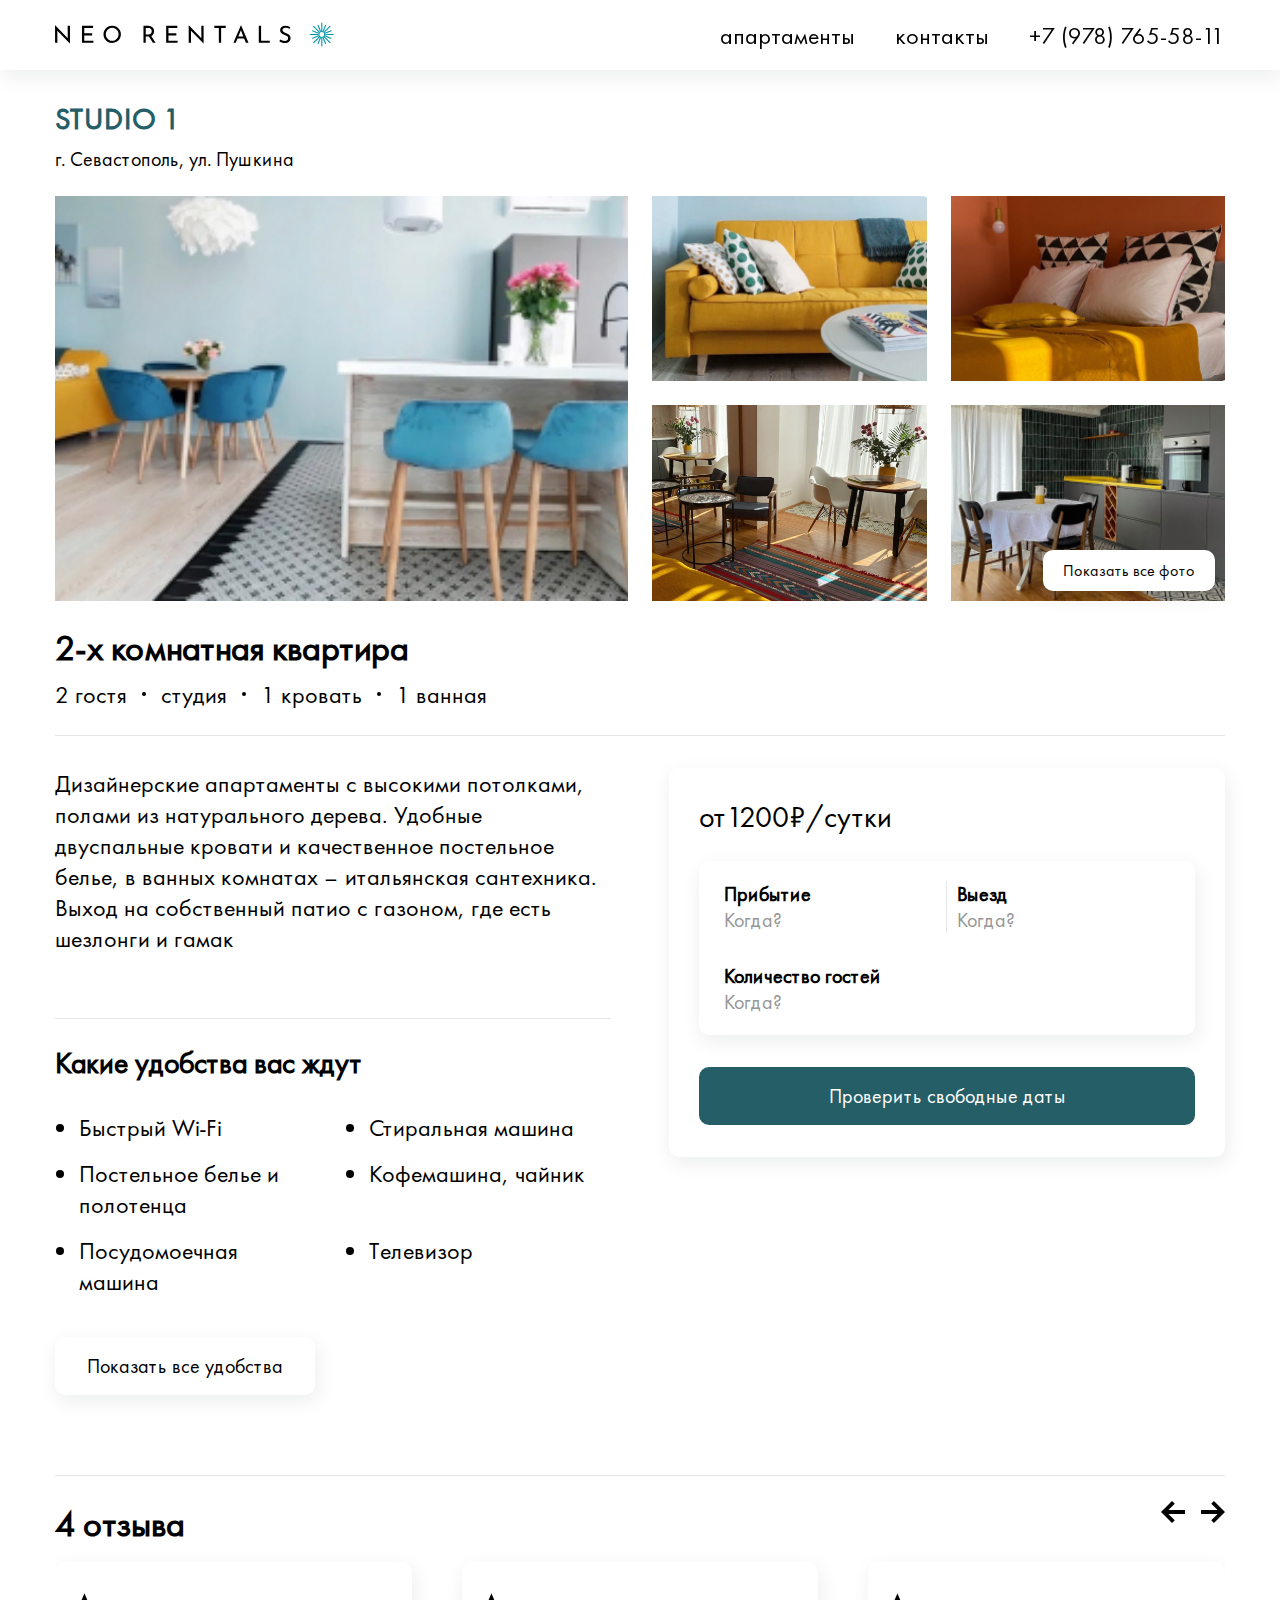
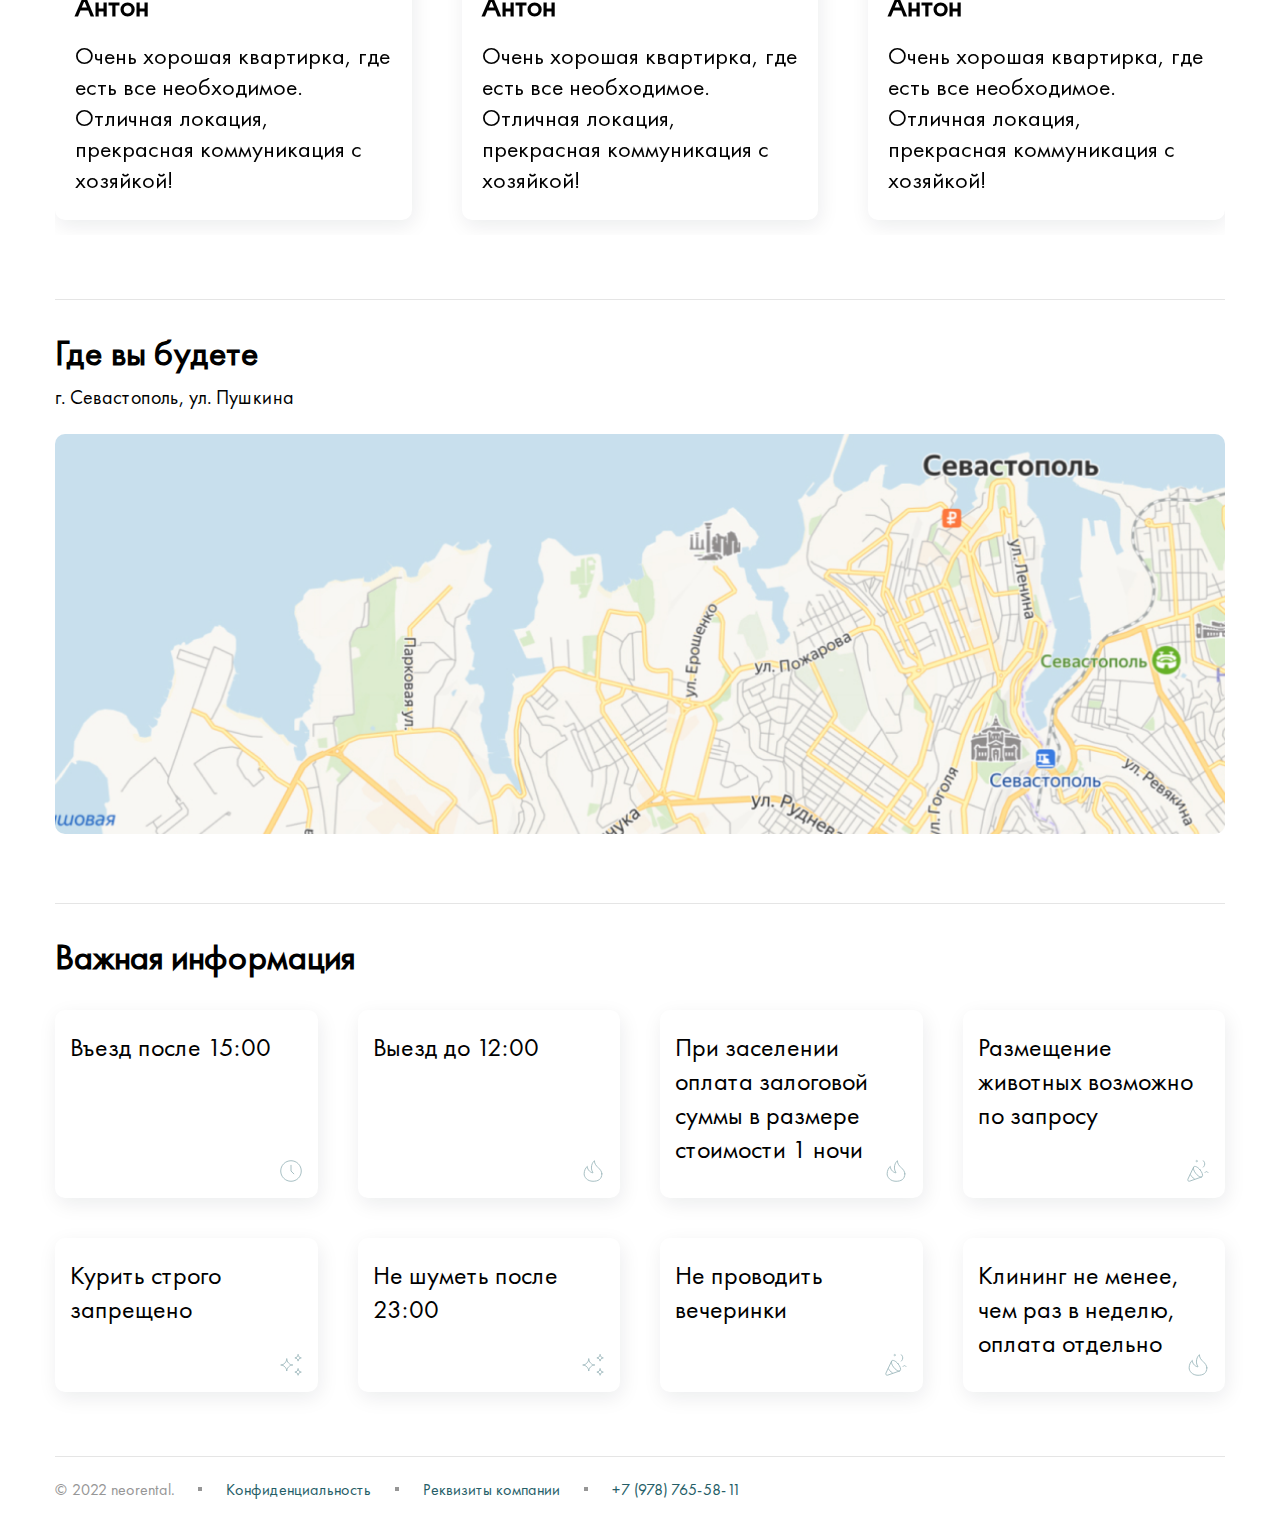
==== commit 017e059c: "remove issues" ====
--- a/info-page.html
+++ b/info-page.html
@@ -131,6 +131,7 @@
                                 <li>Кофемашина, чайник</li>
                                 <li>Посудомоечная машина</li>
                                 <li>Телевизор</li>
+                                <li>Телевизор</li>
                             </ul>
                             <button class="details__toggler toggler" target="features">
                                 <div class="disactive">
--- a/styles.css
+++ b/styles.css
@@ -21,7 +21,7 @@
 @font-face {
     font-family: 'Futura PT Book';
     src: url('./fonts/FuturaPT-Book.eot');
-    src: url('FuturaPT-Book.eot?#iefix') format('embedded-opentype'),
+    src: url('FuturaPT-Book.eot') format('embedded-opentype'),
     url('./fonts/FuturaPT-Book.woff') format('woff'),
     url('./fonts/FuturaPT-Book.ttf') format('truetype');
     font-weight: lighter;
@@ -64,7 +64,7 @@
 }
 
 h2 {
-    font-size: calc(2 * var(--size-index));
+    font-size: calc(2.41 * var(--size-index));
 }
 
 h3 {
@@ -112,7 +112,17 @@
 }
 
 .header__toggler{
-    width: calc(3 * var(--size-index));
+    width: calc(2 * var(--size-index));
+    height: calc(1 * var(--size-index));
+}
+
+.header__toggler.active {
+    width: calc(1.5 * var(--size-index));
+    height: calc(1.5 * var(--size-index));
+}
+
+.header__toggler.active img {
+    width: calc(1.5 * var(--size-index));
     height: calc(1.5 * var(--size-index));
 }
 
@@ -122,10 +132,7 @@
     justify-content: space-between;
 }
 
-.header__toggler img {
-    width: calc(1.5 * var(--size-index));
-    height: calc(1.5 * var(--size-index));
-}
+
 
 .toggler {
     cursor: pointer;
@@ -141,7 +148,7 @@
 
 .line {
     display: block;
-    height: 5px;
+    height: 3px;
     width: 100%;
     background-color: var(--font-main);
 }
@@ -172,17 +179,17 @@
     color: var(--font-main);
 }
 
-.search__title {
+.search__title, .search__title * {
     font-weight: lighter;
-    margin: 32px 0 24px;
+    margin: 0 0 24px;
     text-align: center;
     font-size: calc(2.5 * var(--size-index));
-    font-style: italic;
     text-transform: uppercase;
 }
 
 .search__form {
     position: relative;
+    height: fit-content;
     display: flex;
     margin: 0 auto;
     width: calc(35 * var(--size-index));
@@ -346,7 +353,6 @@
 }
 
 .about__title {
-    font-size: calc(2 * var(--size-index));
     font-weight: lighter;
     padding-bottom: 20px;
 }
@@ -406,7 +412,7 @@
 }
 
 .rules__inner {
-    margin-top: 85px;
+    margin-top: 64px;
     display: grid;
     grid-template-columns: repeat(4, 1fr);
     gap: calc(2 * var(--size-index));
@@ -414,12 +420,14 @@
 
 .rules__item {
     position: relative;
-    padding: 20px 20px 60px;
+    padding: 20px 15px 32px;
     box-shadow: 2px 6px 20px rgba(12, 27, 41, 0.08);
     border-radius: calc(0.5 * var(--size-index));
 }
 
 .rules__item img {
+    width: 34px;
+    height: 34px;
     position: absolute;
     bottom: 10px;
     right: 10px;
@@ -430,15 +438,28 @@
 }
 
 .footer__main {
+    overflow: hidden;
+    position: relative;
     padding: 80px 0;
-    background-image: url("./media/footer-bg.jpg");
     background-size: cover;
     background-repeat: no-repeat;
     background-position: right;
     min-height: calc(30 * var(--size-index));
 }
 
+.footer__main iframe {
+    position: absolute;
+    z-index: 1;
+    top: 0;
+    left: 0;
+    width: 100%;
+    height: calc(100% + 150px);
+    margin-top: -150px;
+}
+
 .contact {
+    position: relative;
+    z-index: 2;
     background-color: var(--background);
     border-radius: calc(0.5 * var(--size-index));
     padding: 25px 45px;
@@ -576,7 +597,11 @@
     margin-top: 30px;
     display: grid;
     grid-template-columns: repeat(2, 1fr);
-    gap: 5%;
+    column-gap: calc(1.2 * var(--size-index));
+}
+
+.details__list[limited] li:nth-child(n + 7) {
+    display: none;
 }
 
 .details__list li {
@@ -615,10 +640,9 @@
 
 .details__form {
     flex-direction: column;
-    height: fit-content;
     width: 100%;
     padding: 30px;
-    padding-bottom: 25px;
+    padding-bottom: 32px;
 }
 
 .details__form button {
@@ -629,7 +653,7 @@
     padding: 16px;
     transform: unset;
     color: var(--background);
-    font-size: calc(1.2 * var(--size-index));
+    font-size: calc(1 * var(--size-index));
 }
 
 .search__price  {
@@ -736,7 +760,6 @@
 .location__inner img {
     width: 100%;
     height: calc(20 * var(--size-index));
-    object-position: top right;
     border-radius: calc(0.5 * var(--size-index));
 }
 
@@ -887,6 +910,7 @@
 
 .item__description {
     font-size: calc(1 * var(--size-index));
+    color: var(--other);
 }
 
 .item__name {
@@ -1455,6 +1479,10 @@
         overflow: hidden;
     }
 
+    .header__inner img {
+        object-fit: fill;
+    }
+
     .container--adapt {
         padding: 0 0 0 15px;
     }
@@ -1492,7 +1520,7 @@
         margin-top: 40px;
     }
 
-    .search__title {
+    .search__title, .search__title * {
         font-size: calc(2 * var(--size-index))
     }
 
@@ -1682,8 +1710,8 @@
         left: 0;
         width: 100vw;
         border-radius: 0;
-        padding: 20px 25px;
-        height: fit-content;
+        padding: 10px 13px;
+        height: unset;
         display: grid;
         grid-template-columns: 2fr 3fr;
         gap: 5%;
@@ -1693,6 +1721,10 @@
         border-top: 1px solid var(--border);
     }
 
+    .details__form .search__price {
+        font-size: calc(1.2 * var(--size-index));
+    }
+
     .search__price b{
         display: flex;
     }
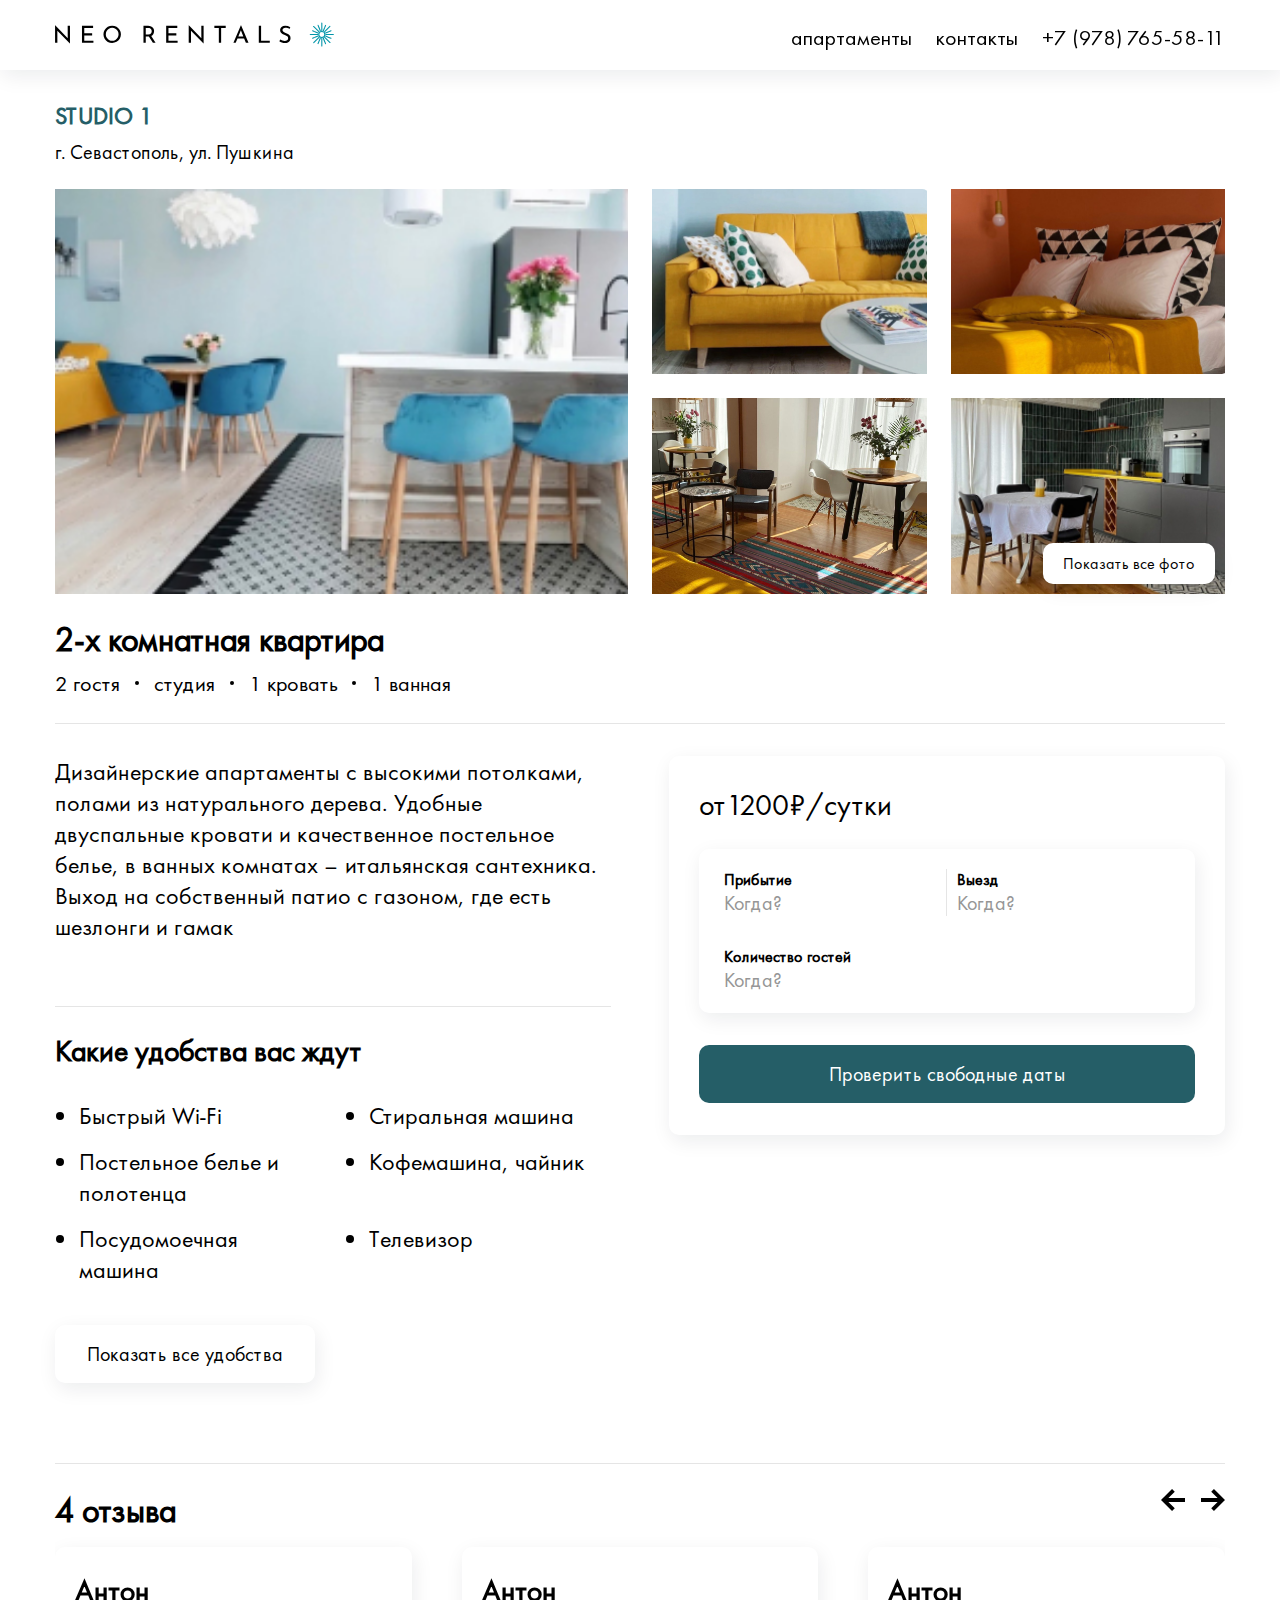
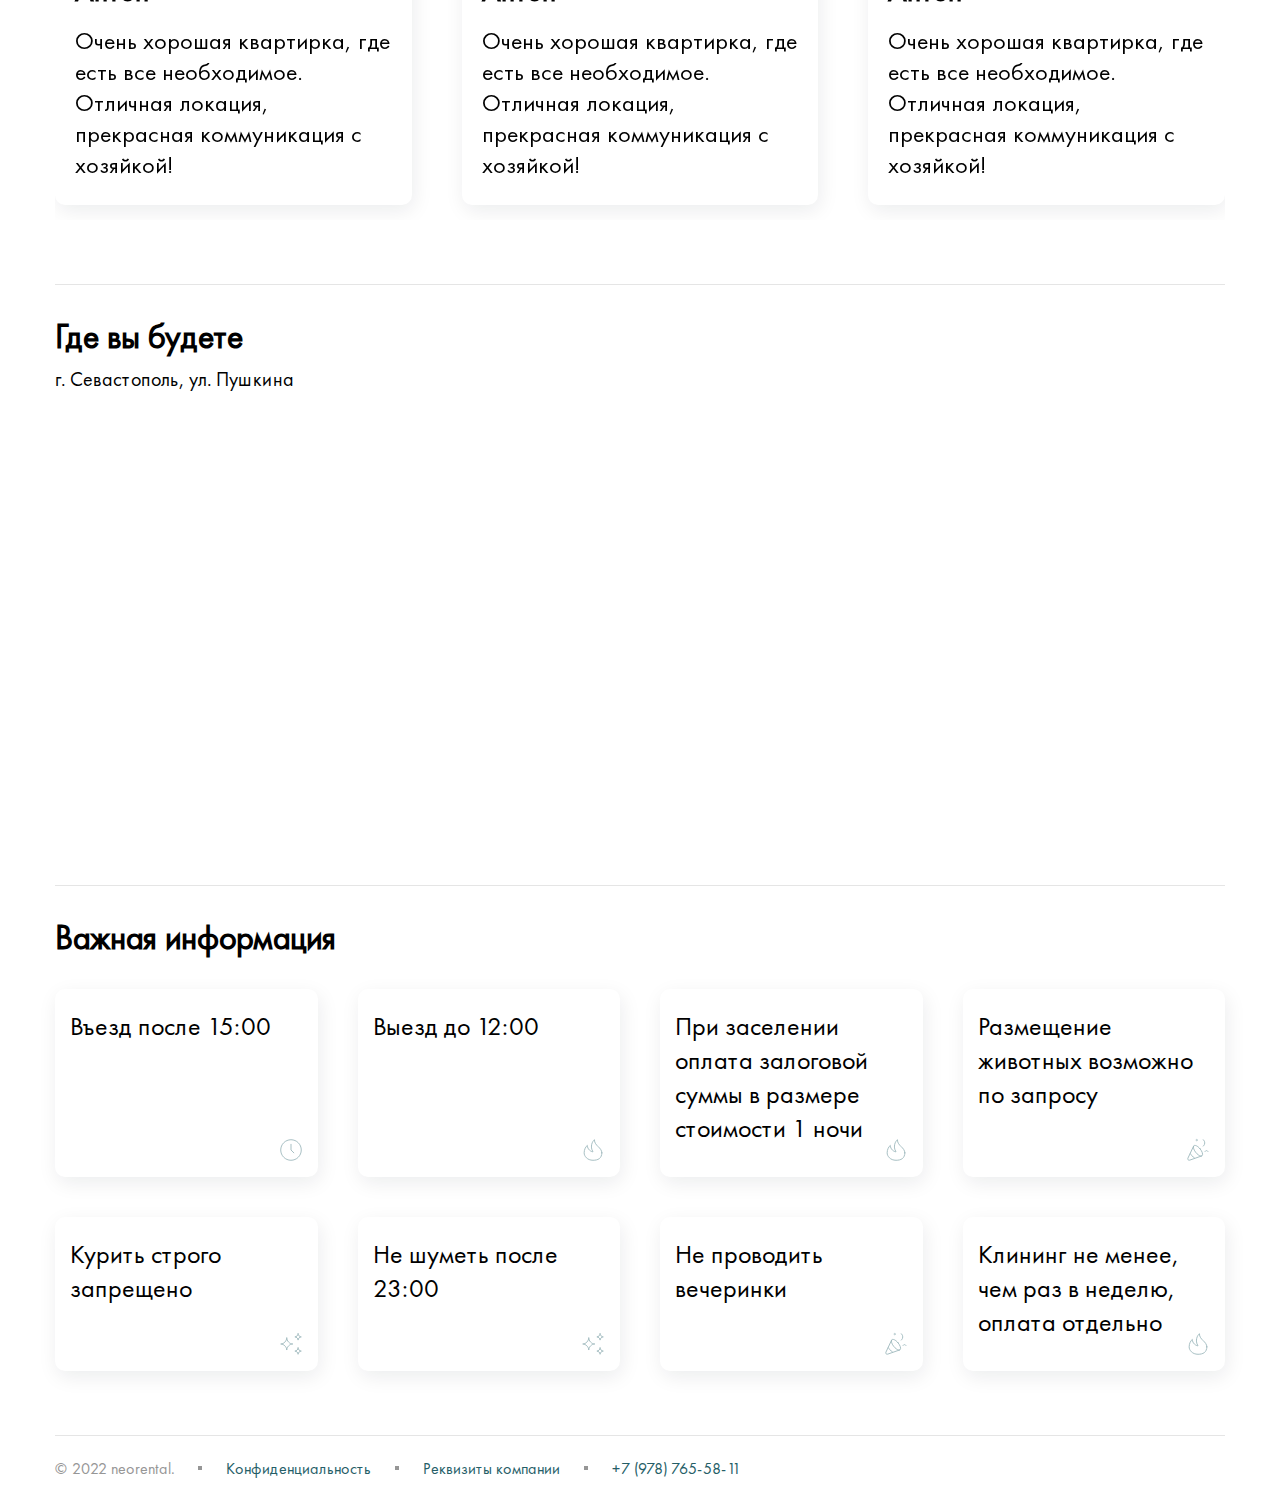
==== commit 9edf49d7: "fix text sizes" ====
--- a/info-page.html
+++ b/info-page.html
@@ -678,7 +678,10 @@
                     <p class="preview__address">
                         г. Севастополь, ул. Пушкина
                     </p>
-                    <img src="./media//studio1/cart.jpg" alt="location">
+                    <div class="preview__cart">
+                        <iframe frameborder="0" src="https://www.google.com/maps/embed?pb=!1m18!1m12!1m3!1d253363.1652546415!2d33.3446402819176!3d44.61725877655596!2m3!1f0!2f0!3f0!3m2!1i1024!2i768!4f13.1!3m3!1m2!1s0x409525ef659144f5%3A0xbd2da7afff4d34cc!2z0KHQtdCy0LDRgdGC0L7Qv9C-0LvRjA!5e0!3m2!1suk!2sua!4v1656343308301!5m2!1suk!2sua" width="600" height="450" style="border:0;" allowfullscreen="" loading="lazy" referrerpolicy="no-referrer-when-downgrade"></iframe>
+                
+                    </div>
                 </div>
             </div>
         </section>
--- a/styles.css
+++ b/styles.css
@@ -21,7 +21,7 @@
 @font-face {
     font-family: 'Futura PT Book';
     src: url('./fonts/FuturaPT-Book.eot');
-    src: url('FuturaPT-Book.eot') format('embedded-opentype'),
+    src: url('FuturaPT-Book.ttf') format('embedded-opentype'),
     url('./fonts/FuturaPT-Book.woff') format('woff'),
     url('./fonts/FuturaPT-Book.ttf') format('truetype');
     font-weight: lighter;
@@ -155,6 +155,7 @@
 
 .header__inner img {
     width: calc(14 * var(--size-index));
+    object-fit: fill;
 }
 
 .header__inner a {
@@ -165,17 +166,22 @@
     list-style: none;
     display: grid;
     grid-template-columns: repeat(3, fit-content(1px));
-    gap: calc(2 * var(--size-index));
+    gap: calc(1.2 * var(--size-index));
+}
+
+.header__navbar {
+    width: fit-content;
 }
 
 .header__navitem {
     cursor: pointer;
-    width: max-content;
 }
 
 .header__navitem a {
     text-decoration: none;
-    font-size: calc(1.2 * var(--size-index));
+    width: max-content;
+    display: block;
+    font-size: calc(1.1 * var(--size-index));
     color: var(--font-main);
 }
 
@@ -249,7 +255,7 @@
 
 .search__input p {
     font-weight: bold;
-    font-size: calc(1 * var(--size-index));
+    font-size: calc(0.8 * var(--size-index));
 }
 
 .search__input:last-child {
@@ -295,7 +301,7 @@
 .card__name {
     color: var(--secondary);
     text-transform: uppercase;
-    font-size: calc(1.5 * var(--size-index));
+    font-size: calc(1.2 * var(--size-index));
 }
 
 .card__list {
@@ -438,6 +444,7 @@
 }
 
 .footer__main {
+    width: 100%;
     overflow: hidden;
     position: relative;
     padding: 80px 0;
@@ -545,12 +552,12 @@
 
 .preview__title {
     margin: 24px 0 8px;
-    font-size: calc(1.8 * var(--size-index));
+    font-size: calc(1.7 * var(--size-index));
 }
 
 .preview .card__list li {
     color: var(--font-main);
-    font-size: calc(1.2 * var(--size-index));
+    font-size: calc(1.1 * var(--size-index));
     margin-right: 15px;
 }
 
@@ -721,7 +728,7 @@
 }
 
 .comments__count, .location__title, .additional__title {
-    font-size: calc(1.8 * var(--size-index));
+    font-size: calc(1.7 * var(--size-index));
 }
 
 .comments__navigation {
@@ -757,9 +764,14 @@
     border-bottom: 1px solid var(--border);
 }
 
-.location__inner img {
-    width: 100%;
-    height: calc(20 * var(--size-index));
+.location__inner .preview__cart{
+    overflow: hidden;
+}
+
+.location__inner iframe {
+    width: 100%;
+    height: calc(20 * var(--size-index) + 150px);
+    margin-top: -150px;
     border-radius: calc(0.5 * var(--size-index));
 }
 
@@ -773,8 +785,8 @@
 
 
 .ordering__head img{
-    width: calc(1.2 * var(--size-index));
-    height: calc(1.2 * var(--size-index));
+    width: calc(0.8 * var(--size-index));
+    height: calc(0.8 * var(--size-index));
     margin-right: 30px;
 }
 
@@ -807,7 +819,7 @@
 }
 
 .ordering__value * {
-    font-size: calc(1.2 * var(--size-index));
+    font-size: calc(1.1 * var(--size-index));
 }
 
 .ordering__under {
@@ -817,7 +829,7 @@
 
 .ordering__editor {
     color: var(--font-main);
-    font-size: calc(1.2 * var(--size-index));
+    font-size: calc(1.1 * var(--size-index));
     text-decoration: underline;
 }
 
@@ -909,13 +921,13 @@
 }
 
 .item__description {
-    font-size: calc(1 * var(--size-index));
+    font-size: calc(0.8 * var(--size-index));
     color: var(--other);
 }
 
 .item__name {
     font-weight: lighter;
-    font-size: calc(1.5 * var(--size-index));
+    font-size: calc(1.1 * var(--size-index));
 }
 
 .item {
@@ -1479,6 +1491,14 @@
         overflow: hidden;
     }
 
+    h2 {
+        font-size: calc(2 * var(--size-index));
+    }
+
+    h3 {
+        font-size: calc(1.2 * var(--size-index));
+    }
+
     .header__inner img {
         object-fit: fill;
     }
@@ -1509,7 +1529,7 @@
     }
 
     .header__navitem, .header__navitem a {
-        font-size: calc(1.5 * var(--size-index));
+        font-size: calc(1.2 * var(--size-index));
     }
 
     .header__navitem a {
@@ -1521,7 +1541,7 @@
     }
 
     .search__title, .search__title * {
-        font-size: calc(2 * var(--size-index))
+        font-size: calc(1.4 * var(--size-index))
     }
 
     .search__form {
@@ -1560,6 +1580,22 @@
 
     .rules {
         margin-top: 150px;
+    }
+
+    .card__list li {
+        font-size: calc(0.7 * var(--size-index));
+    }
+
+    .card__price b, .card__price {
+        font-size: calc(1 * var(--size-index));
+    }
+
+    .about__description {
+        font-size: calc(0.9 * var(--size-index));
+    }
+
+    .contact__description p, .contact__subtitle {
+        font-size: calc(1 * var(--size-index));
     }
 
     .footer__info {
@@ -1620,7 +1656,15 @@
     .preview .card__name {
         margin-top: 15px;
     }
+
+    .preview .card__list li {
+        font-size: calc(0.9 * var(--size-index));
+    }
     
+    .details__content p {
+        font-size: calc(0.9 * var(--size-index));
+    }
+
     .preview .preview__address {
         padding-bottom: 40px;
         margin-bottom: 0;
@@ -1629,6 +1673,7 @@
 
     .preview__title{
         margin-top: 15px;
+        font-size: calc(1.2 * var(--size-index));
     }
 
     .stick {
@@ -1680,7 +1725,7 @@
     }
 
     .ordering__head {
-        font-size: calc(1.5 * var(--size-index));
+        font-size: calc(1 * var(--size-index));
     }
 
     .search__form {
@@ -1721,6 +1766,10 @@
         border-top: 1px solid var(--border);
     }
 
+    .details__title {
+        font-size: calc(1.2 * var(--size-index));
+    }
+
     .details__form .search__price {
         font-size: calc(1.2 * var(--size-index));
     }
@@ -1747,25 +1796,59 @@
         display: block;
     }
 
+    .details__list li {
+        font-size: calc(0.9 * var(--size-index));
+    }
     
     .swiper--category .swiper-slide{
         width: fit-content;
     }
 
+    .comments__count, .location__title, .additional__title {
+        font-size: calc(1.2 * var(--size-index));
+    }
+
+    .comment_author {
+        font-size: calc(1.3 * var(--size-index));
+    }
+
+    .comment_body {
+        font-size: calc(1 * var(--size-index));
+    }
+
+    .rules__item p {
+        font-size: calc(1.2 * var(--size-index)); 
+    }
+
     .success__details--adapt {
         grid-template-columns: 1fr;
     }
 
+    .prices__name {
+        font-size: calc(1 * var(--size-index));
+    }
+
+    .prices__value {
+        font-size: calc(1 * var(--size-index));
+    }
+
     .payment {
         margin-bottom: 0px;
     }
 
     .success__title {
+        font-size: calc(1 * var(--size-index));
+        text-align: center;
+    }
+
+    .failure__title {
+        width: 100%;
+        font-size: calc(1.4 * var(--size-index));
+    }
+
+    .failure__button {
+        width: 100%;
         font-size: calc(1.2 * var(--size-index));
-    }
-
-    .failure__title, .failure__button {
-        width: 100%;
     }
     
     .amount__container {
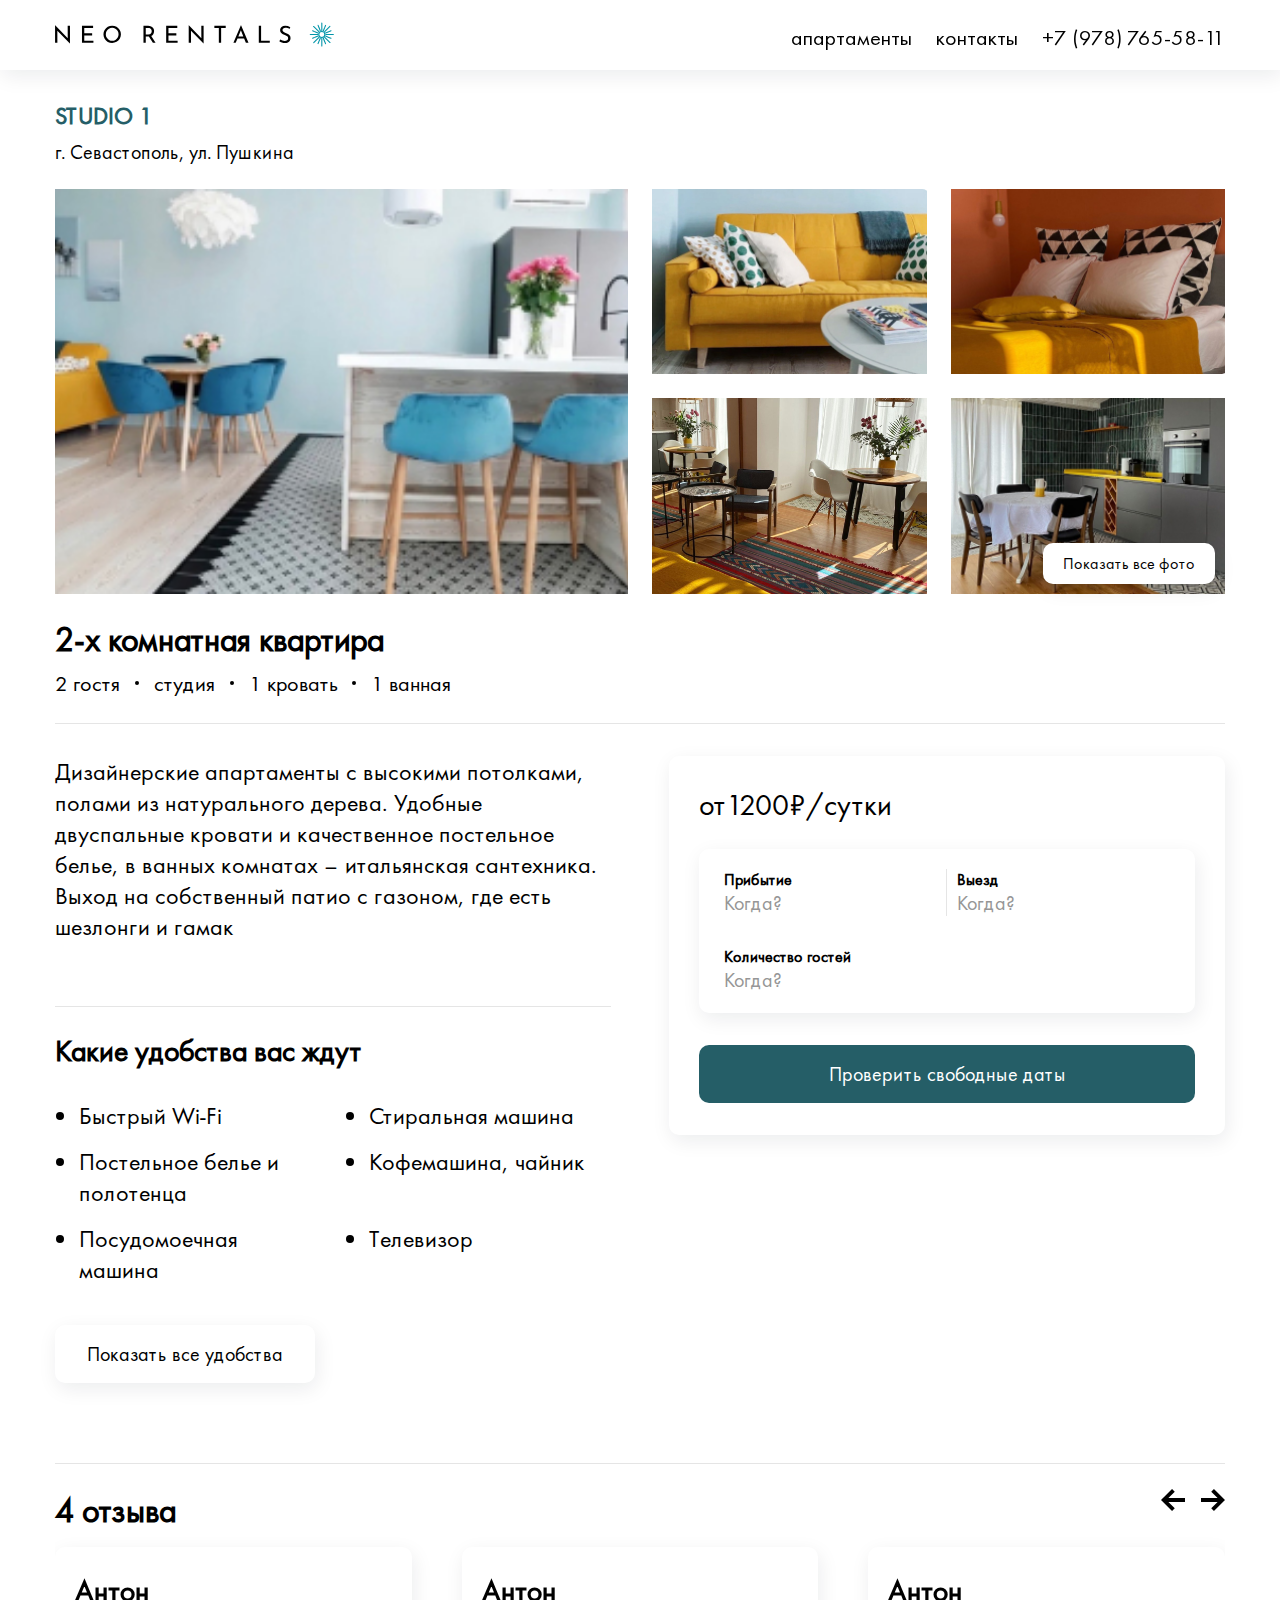
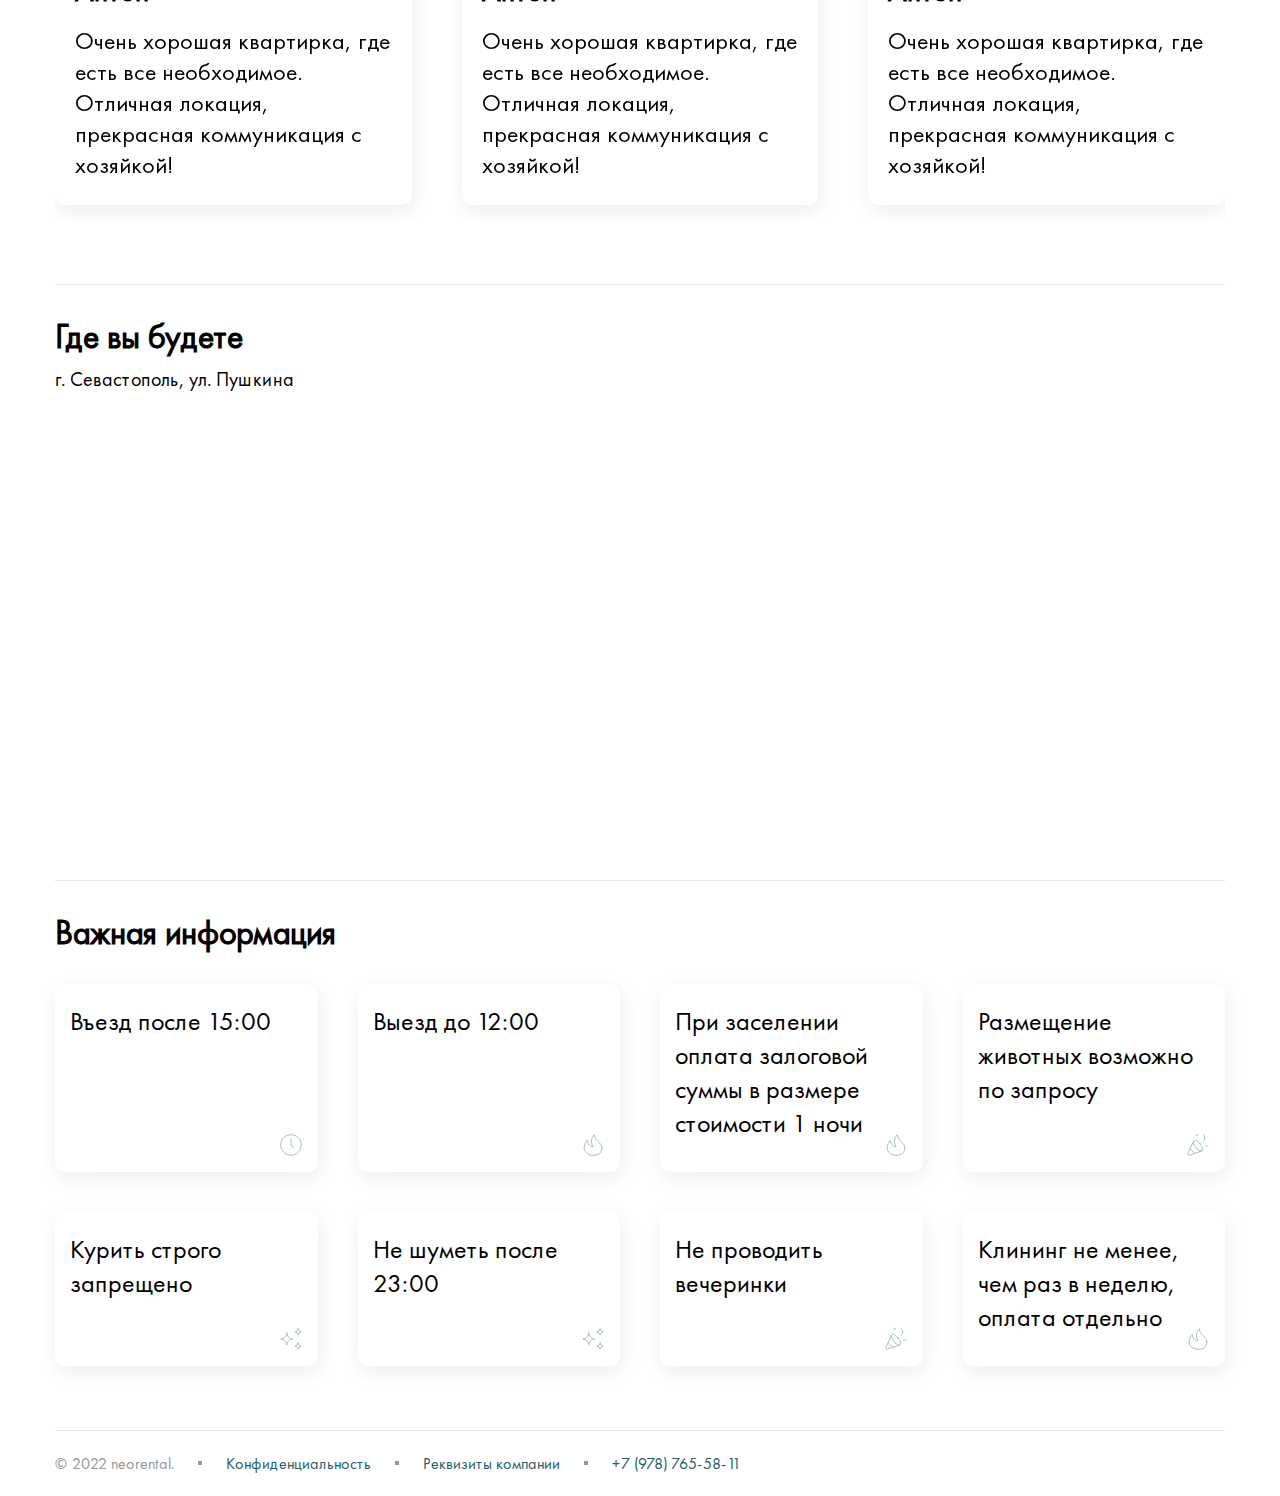
==== commit 89f4b5a0: "change cart" ====
--- a/info-page.html
+++ b/info-page.html
@@ -679,8 +679,9 @@
                         г. Севастополь, ул. Пушкина
                     </p>
                     <div class="preview__cart">
-                        <iframe frameborder="0" src="https://www.google.com/maps/embed?pb=!1m18!1m12!1m3!1d253363.1652546415!2d33.3446402819176!3d44.61725877655596!2m3!1f0!2f0!3f0!3m2!1i1024!2i768!4f13.1!3m3!1m2!1s0x409525ef659144f5%3A0xbd2da7afff4d34cc!2z0KHQtdCy0LDRgdGC0L7Qv9C-0LvRjA!5e0!3m2!1suk!2sua!4v1656343308301!5m2!1suk!2sua" width="600" height="450" style="border:0;" allowfullscreen="" loading="lazy" referrerpolicy="no-referrer-when-downgrade"></iframe>
-                
+                        <div class="cart">
+                            <script type="text/javascript" charset="utf-8" async src="https://api-maps.yandex.ru/services/constructor/1.0/js/?um=constructor%3A5cc6bec7d83edbee07a1ef610ff2a0c47930d35b7c82fa571cd988fe40474805&amp;width=100%&amp;height=100%&amp;lang=ru_RU&amp;scroll=true"></script>
+                        </div>
                     </div>
                 </div>
             </div>
--- a/styles.css
+++ b/styles.css
@@ -447,6 +447,7 @@
     width: 100%;
     overflow: hidden;
     position: relative;
+    left: 0;
     padding: 80px 0;
     background-size: cover;
     background-repeat: no-repeat;
@@ -454,14 +455,14 @@
     min-height: calc(30 * var(--size-index));
 }
 
-.footer__main iframe {
+.footer__main .cart {
     position: absolute;
     z-index: 1;
     top: 0;
+    right: 0;
+    transform: none;
     left: 0;
-    width: 100%;
-    height: calc(100% + 150px);
-    margin-top: -150px;
+    height: 100%;
 }
 
 .contact {
@@ -621,6 +622,7 @@
     margin-top: 25px;
     padding: 16px 32px;
     display: flex;
+    color: var(--font-main);
     justify-content: center;
     background-color: var(--background);
     box-shadow: 2px 6px 20px rgba(12, 27, 41, 0.08);
@@ -765,14 +767,15 @@
 }
 
 .location__inner .preview__cart{
+    border-radius: calc(0.5 * var(--size-index));
+    width: 100%;
     overflow: hidden;
 }
 
-.location__inner iframe {
-    width: 100%;
-    height: calc(20 * var(--size-index) + 150px);
-    margin-top: -150px;
-    border-radius: calc(0.5 * var(--size-index));
+.location__inner .cart {
+    width: 100%;
+    height: calc(20 * var(--size-index));
+
 }
 
 .additional .rules__inner {
@@ -841,6 +844,7 @@
 }
 
 .ordering__field, .ordering__field--radio {
+    cursor: pointer;
     padding: 16px 24px;
     border-bottom: 1px solid var(--border);
 }
